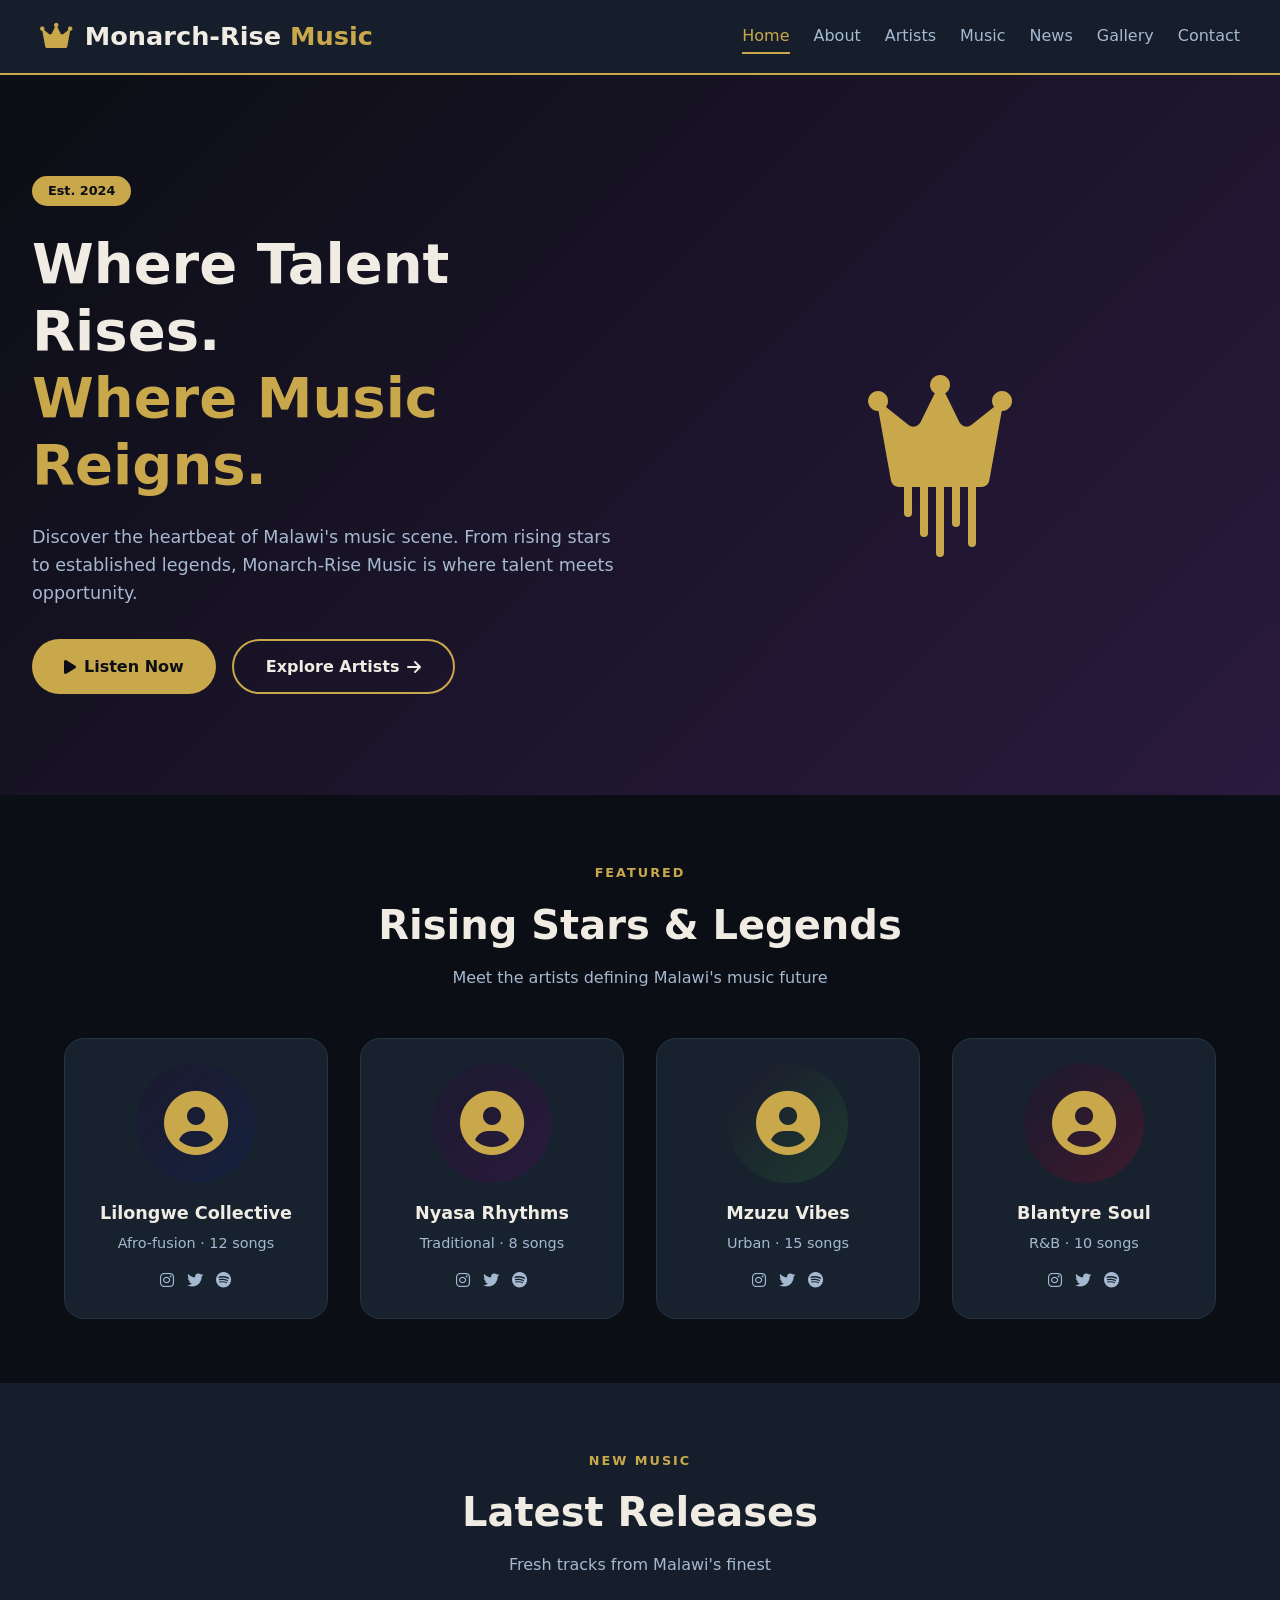
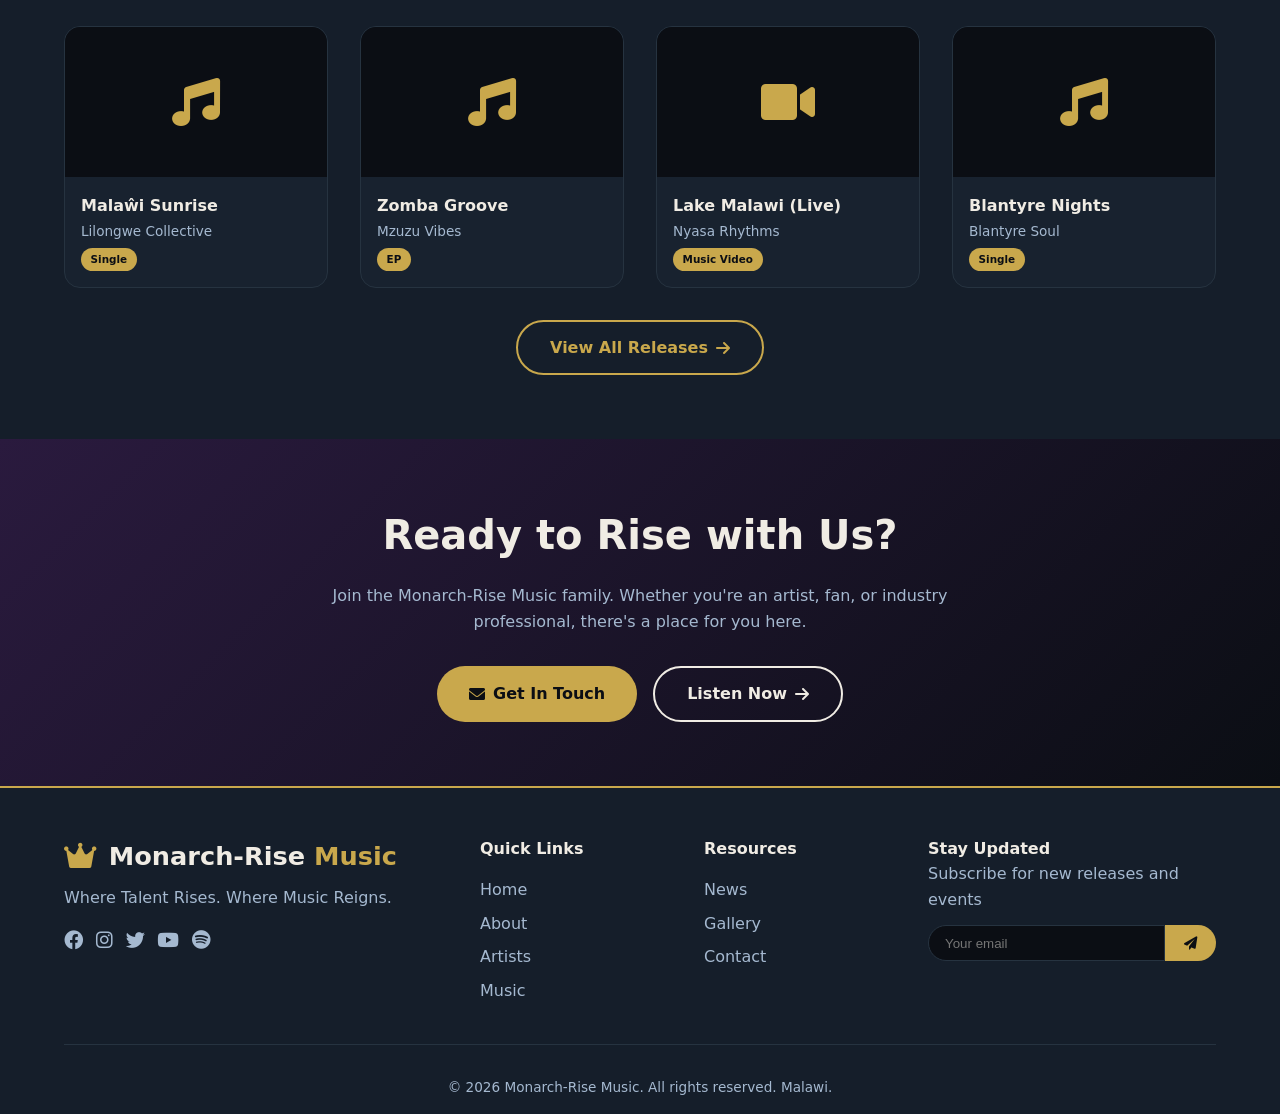
==== index.html @ 3d3236c1 "Initial commit: Complete Monarch-Rise Music website" ====
<!DOCTYPE html>
<html lang="en">
<head>
    <meta charset="UTF-8" />
    <meta name="viewport" content="width=device-width, initial-scale=1.0" />
    <title>Monarch-Rise Music · Home</title>
    <link rel="stylesheet" href="https://cdnjs.cloudflare.com/ajax/libs/font-awesome/6.0.0-beta3/css/all.min.css" />
    <link rel="stylesheet" href="css/style.css" />
</head>
<body>
    <!-- Navigation -->
    <nav class="navbar">
        <div class="nav-container">
            <div class="logo">
                <i class="fas fa-crown"></i>
                <h1>Monarch-Rise <span>Music</span></h1>
            </div>
            <ul class="nav-links">
                <li><a href="index.html" class="active">Home</a></li>
                <li><a href="about.html">About</a></li>
                <li><a href="artists.html">Artists</a></li>
                <li><a href="music.html">Music</a></li>
                <li><a href="news.html">News</a></li>
                <li><a href="gallery.html">Gallery</a></li>
                <li><a href="contact.html">Contact</a></li>
            </ul>
            <div class="hamburger">
                <i class="fas fa-bars"></i>
            </div>
        </div>
    </nav>

    <!-- Hero Section -->
    <section class="hero">
        <div class="hero-content">
            <div class="hero-badge">Est. 2024</div>
            <h1>Where Talent Rises.<br /><span>Where Music Reigns.</span></h1>
            <p>Discover the heartbeat of Malawi's music scene. From rising stars to established legends, Monarch-Rise Music is where talent meets opportunity.</p>
            <div class="hero-buttons">
                <a href="music.html" class="btn-primary"><i class="fas fa-play"></i> Listen Now</a>
                <a href="artists.html" class="btn-secondary">Explore Artists <i class="fas fa-arrow-right"></i></a>
            </div>
        </div>
        <div class="hero-visual">
            <div class="hero-crown">
                <i class="fas fa-crown"></i>
            </div>
            <div class="sound-waves">
                <span></span><span></span><span></span><span></span><span></span>
            </div>
        </div>
    </section>

    <!-- Featured Artists -->
    <section class="featured-artists">
        <div class="container">
            <div class="section-header">
                <span class="section-tag">Featured</span>
                <h2>Rising Stars & Legends</h2>
                <p>Meet the artists defining Malawi's music future</p>
            </div>
            <div class="artist-grid">
                <div class="artist-card">
                    <div class="artist-image" style="background: linear-gradient(135deg, #1a1a2e, #16213e);">
                        <i class="fas fa-user-circle"></i>
                    </div>
                    <div class="artist-info">
                        <h3>Lilongwe Collective</h3>
                        <p>Afro-fusion · 12 songs</p>
                        <div class="artist-social">
                            <a href="#"><i class="fab fa-instagram"></i></a>
                            <a href="#"><i class="fab fa-twitter"></i></a>
                            <a href="#"><i class="fab fa-spotify"></i></a>
                        </div>
                    </div>
                </div>
                <div class="artist-card">
                    <div class="artist-image" style="background: linear-gradient(135deg, #1a1a2e, #2a1a3e);">
                        <i class="fas fa-user-circle"></i>
                    </div>
                    <div class="artist-info">
                        <h3>Nyasa Rhythms</h3>
                        <p>Traditional · 8 songs</p>
                        <div class="artist-social">
                            <a href="#"><i class="fab fa-instagram"></i></a>
                            <a href="#"><i class="fab fa-twitter"></i></a>
                            <a href="#"><i class="fab fa-spotify"></i></a>
                        </div>
                    </div>
                </div>
                <div class="artist-card">
                    <div class="artist-image" style="background: linear-gradient(135deg, #1a1a2e, #1e3a2e);">
                        <i class="fas fa-user-circle"></i>
                    </div>
                    <div class="artist-info">
                        <h3>Mzuzu Vibes</h3>
                        <p>Urban · 15 songs</p>
                        <div class="artist-social">
                            <a href="#"><i class="fab fa-instagram"></i></a>
                            <a href="#"><i class="fab fa-twitter"></i></a>
                            <a href="#"><i class="fab fa-spotify"></i></a>
                        </div>
                    </div>
                </div>
                <div class="artist-card">
                    <div class="artist-image" style="background: linear-gradient(135deg, #1a1a2e, #3e1a2e);">
                        <i class="fas fa-user-circle"></i>
                    </div>
                    <div class="artist-info">
                        <h3>Blantyre Soul</h3>
                        <p>R&B · 10 songs</p>
                        <div class="artist-social">
                            <a href="#"><i class="fab fa-instagram"></i></a>
                            <a href="#"><i class="fab fa-twitter"></i></a>
                            <a href="#"><i class="fab fa-spotify"></i></a>
                        </div>
                    </div>
                </div>
            </div>
        </div>
    </section>

    <!-- Latest Releases -->
    <section class="latest-releases">
        <div class="container">
            <div class="section-header">
                <span class="section-tag">New Music</span>
                <h2>Latest Releases</h2>
                <p>Fresh tracks from Malawi's finest</p>
            </div>
            <div class="release-grid">
                <div class="release-card">
                    <div class="release-thumb">
                        <i class="fas fa-music"></i>
                        <div class="release-play"><i class="fas fa-play"></i></div>
                    </div>
                    <div class="release-info">
                        <h4>Malaŵi Sunrise</h4>
                        <p>Lilongwe Collective</p>
                        <span class="release-type">Single</span>
                    </div>
                </div>
                <div class="release-card">
                    <div class="release-thumb">
                        <i class="fas fa-music"></i>
                        <div class="release-play"><i class="fas fa-play"></i></div>
                    </div>
                    <div class="release-info">
                        <h4>Zomba Groove</h4>
                        <p>Mzuzu Vibes</p>
                        <span class="release-type">EP</span>
                    </div>
                </div>
                <div class="release-card">
                    <div class="release-thumb">
                        <i class="fas fa-video"></i>
                        <div class="release-play"><i class="fas fa-play"></i></div>
                    </div>
                    <div class="release-info">
                        <h4>Lake Malawi (Live)</h4>
                        <p>Nyasa Rhythms</p>
                        <span class="release-type">Music Video</span>
                    </div>
                </div>
                <div class="release-card">
                    <div class="release-thumb">
                        <i class="fas fa-music"></i>
                        <div class="release-play"><i class="fas fa-play"></i></div>
                    </div>
                    <div class="release-info">
                        <h4>Blantyre Nights</h4>
                        <p>Blantyre Soul</p>
                        <span class="release-type">Single</span>
                    </div>
                </div>
            </div>
            <div class="center-btn">
                <a href="music.html" class="btn-outline">View All Releases <i class="fas fa-arrow-right"></i></a>
            </div>
        </div>
    </section>

    <!-- Call to Action -->
    <section class="cta-section">
        <div class="container">
            <div class="cta-content">
                <h2>Ready to Rise with Us?</h2>
                <p>Join the Monarch-Rise Music family. Whether you're an artist, fan, or industry professional, there's a place for you here.</p>
                <div class="cta-buttons">
                    <a href="contact.html" class="btn-primary"><i class="fas fa-envelope"></i> Get In Touch</a>
                    <a href="music.html" class="btn-outline-white">Listen Now <i class="fas fa-arrow-right"></i></a>
                </div>
            </div>
        </div>
    </section>

    <!-- Footer -->
    <footer class="footer">
        <div class="container">
            <div class="footer-grid">
                <div class="footer-brand">
                    <div class="logo">
                        <i class="fas fa-crown"></i>
                        <h2>Monarch-Rise <span>Music</span></h2>
                    </div>
                    <p>Where Talent Rises. Where Music Reigns.</p>
                    <div class="footer-social">
                        <a href="#"><i class="fab fa-facebook"></i></a>
                        <a href="#"><i class="fab fa-instagram"></i></a>
                        <a href="#"><i class="fab fa-twitter"></i></a>
                        <a href="#"><i class="fab fa-youtube"></i></a>
                        <a href="#"><i class="fab fa-spotify"></i></a>
                    </div>
                </div>
                <div class="footer-links">
                    <h4>Quick Links</h4>
                    <ul>
                        <li><a href="index.html">Home</a></li>
                        <li><a href="about.html">About</a></li>
                        <li><a href="artists.html">Artists</a></li>
                        <li><a href="music.html">Music</a></li>
                    </ul>
                </div>
                <div class="footer-links">
                    <h4>Resources</h4>
                    <ul>
                        <li><a href="news.html">News</a></li>
                        <li><a href="gallery.html">Gallery</a></li>
                        <li><a href="contact.html">Contact</a></li>
                    </ul>
                </div>
                <div class="footer-newsletter">
                    <h4>Stay Updated</h4>
                    <p>Subscribe for new releases and events</p>
                    <form id="newsletterForm">
                        <input type="email" placeholder="Your email" required />
                        <button type="submit"><i class="fas fa-paper-plane"></i></button>
                    </form>
                </div>
            </div>
            <div class="footer-bottom">
                <p>&copy; 2026 Monarch-Rise Music. All rights reserved. Malawi.</p>
            </div>
        </div>
    </footer>

    <script src="js/script.js"></script>
</body>
</html>
---- css/style.css ----
/* ===== style.css – Monarch-Rise Music ===== */
* {
    margin: 0;
    padding: 0;
    box-sizing: border-box;
}

:root {
    --black: #0b0e14;
    --gold: #c9a84c;
    --gold-light: #dbb95c;
    --white: #f0ece4;
    --purple: #2a1a3e;
    --dark-bg: #151e2a;
    --card-bg: #18222f;
    --text-muted: #a5b9d0;
}

body {
    font-family: 'Segoe UI', Roboto, system-ui, sans-serif;
    background: var(--black);
    color: var(--white);
    line-height: 1.6;
}

.container {
    max-width: 1200px;
    margin: 0 auto;
    padding: 0 1.5rem;
}

/* ===== Navigation ===== */
.navbar {
    background: var(--dark-bg);
    padding: 1rem 2rem;
    border-bottom: 2px solid var(--gold);
    position: sticky;
    top: 0;
    z-index: 1000;
}

.nav-container {
    max-width: 1200px;
    margin: 0 auto;
    display: flex;
    justify-content: space-between;
    align-items: center;
}

.logo {
    display: flex;
    align-items: center;
    gap: 0.8rem;
}

.logo i {
    color: var(--gold);
    font-size: 1.8rem;
}

.logo h1,
.logo h2 {
    font-size: 1.6rem;
    font-weight: 700;
    color: var(--white);
}

.logo span {
    color: var(--gold);
}

.nav-links {
    display: flex;
    list-style: none;
    gap: 1.5rem;
}

.nav-links li a {
    color: var(--text-muted);
    text-decoration: none;
    font-weight: 500;
    transition: 0.3s;
    padding: 0.4rem 0;
    border-bottom: 2px solid transparent;
}

.nav-links li a:hover,
.nav-links li a.active {
    color: var(--gold);
    border-bottom-color: var(--gold);
}

.hamburger {
    display: none;
    color: var(--white);
    font-size: 1.5rem;
    cursor: pointer;
}

/* ===== Hero ===== */
.hero {
    padding: 4rem 2rem;
    background: linear-gradient(135deg, var(--black), var(--purple));
    min-height: 80vh;
    display: flex;
    align-items: center;
    justify-content: center;
    position: relative;
    overflow: hidden;
}

.hero-content {
    max-width: 600px;
    z-index: 2;
}

.hero-badge {
    background: var(--gold);
    color: var(--black);
    padding: 0.3rem 1rem;
    border-radius: 30px;
    font-size: 0.8rem;
    font-weight: 600;
    display: inline-block;
    margin-bottom: 1.5rem;
}

.hero-content h1 {
    font-size: 3.5rem;
    line-height: 1.2;
    margin-bottom: 1.5rem;
}

.hero-content h1 span {
    color: var(--gold);
}

.hero-content p {
    font-size: 1.1rem;
    color: var(--text-muted);
    margin-bottom: 2rem;
}

.hero-buttons {
    display: flex;
    gap: 1rem;
    flex-wrap: wrap;
}

.btn-primary {
    background: var(--gold);
    color: var(--black);
    padding: 0.8rem 2rem;
    border-radius: 50px;
    text-decoration: none;
    font-weight: 600;
    display: inline-flex;
    align-items: center;
    gap: 0.5rem;
    transition: 0.3s;
    border: none;
    cursor: pointer;
}

.btn-primary:hover {
    background: var(--gold-light);
    transform: scale(1.02);
}

.btn-secondary {
    background: transparent;
    color: var(--white);
    padding: 0.8rem 2rem;
    border-radius: 50px;
    text-decoration: none;
    font-weight: 600;
    display: inline-flex;
    align-items: center;
    gap: 0.5rem;
    border: 2px solid var(--gold);
    transition: 0.3s;
}

.btn-secondary:hover {
    background: var(--gold);
    color: var(--black);
}

.btn-outline {
    background: transparent;
    color: var(--gold);
    padding: 0.8rem 2rem;
    border-radius: 50px;
    text-decoration: none;
    font-weight: 600;
    display: inline-flex;
    align-items: center;
    gap: 0.5rem;
    border: 2px solid var(--gold);
    transition: 0.3s;
}

.btn-outline:hover {
    background: var(--gold);
    color: var(--black);
}

.btn-outline-white {
    background: transparent;
    color: var(--white);
    padding: 0.8rem 2rem;
    border-radius: 50px;
    text-decoration: none;
    font-weight: 600;
    display: inline-flex;
    align-items: center;
    gap: 0.5rem;
    border: 2px solid var(--white);
    transition: 0.3s;
}

.btn-outline-white:hover {
    background: var(--white);
    color: var(--black);
}

.hero-visual {
    flex: 1;
    display: flex;
    justify-content: center;
    align-items: center;
    position: relative;
}

.hero-crown {
    font-size: 8rem;
    color: var(--gold);
    animation: float 3s ease-in-out infinite;
}

.sound-waves {
    position: absolute;
    display: flex;
    gap: 0.5rem;
    bottom: -20px;
}

.sound-waves span {
    display: block;
    width: 8px;
    height: 40px;
    background: var(--gold);
    border-radius: 10px;
    animation: wave 1.2s ease-in-out infinite;
}

.sound-waves span:nth-child(2) {
    height: 60px;
    animation-delay: 0.2s;
}
.sound-waves span:nth-child(3) {
    height: 80px;
    animation-delay: 0.4s;
}
.sound-waves span:nth-child(4) {
    height: 50px;
    animation-delay: 0.6s;
}
.sound-waves span:nth-child(5) {
    height: 70px;
    animation-delay: 0.8s;
}

@keyframes float {
    0%,
    100% {
        transform: translateY(0);
    }
    50% {
        transform: translateY(-20px);
    }
}

@keyframes wave {
    0%,
    100% {
        transform: scaleY(0.5);
    }
    50% {
        transform: scaleY(1);
    }
}

/* ===== Section Headers ===== */
.section-header {
    text-align: center;
    margin-bottom: 3rem;
}

.section-tag {
    color: var(--gold);
    font-weight: 600;
    text-transform: uppercase;
    letter-spacing: 2px;
    font-size: 0.8rem;
}

.section-header h2 {
    font-size: 2.5rem;
    margin: 0.5rem 0;
}

.section-header p {
    color: var(--text-muted);
}

/* ===== Featured Artists ===== */
.featured-artists {
    padding: 4rem 0;
}

.artist-grid {
    display: grid;
    grid-template-columns: repeat(auto-fit, minmax(220px, 1fr));
    gap: 2rem;
}

.artist-card {
    background: var(--card-bg);
    border-radius: 20px;
    padding: 1.5rem;
    text-align: center;
    border: 1px solid #263340;
    transition: 0.3s;
}

.artist-card:hover {
    transform: translateY(-6px);
    border-color: var(--gold);
}

.artist-image {
    width: 120px;
    height: 120px;
    border-radius: 50%;
    margin: 0 auto 1rem;
    display: flex;
    align-items: center;
    justify-content: center;
    font-size: 4rem;
    color: var(--gold);
}

.artist-info h3 {
    font-size: 1.1rem;
    margin-bottom: 0.3rem;
}

.artist-info p {
    color: var(--text-muted);
    font-size: 0.9rem;
}

.artist-social {
    display: flex;
    justify-content: center;
    gap: 0.8rem;
    margin-top: 0.8rem;
}

.artist-social a {
    color: var(--text-muted);
    transition: 0.3s;
}

.artist-social a:hover {
    color: var(--gold);
}

/* ===== Latest Releases ===== */
.latest-releases {
    padding: 4rem 0;
    background: var(--dark-bg);
}

.release-grid {
    display: grid;
    grid-template-columns: repeat(auto-fit, minmax(220px, 1fr));
    gap: 2rem;
    margin-bottom: 2rem;
}

.release-card {
    background: var(--card-bg);
    border-radius: 16px;
    overflow: hidden;
    border: 1px solid #263340;
    transition: 0.3s;
}

.release-card:hover {
    transform: translateY(-4px);
    border-color: var(--gold);
}

.release-thumb {
    height: 150px;
    background: var(--black);
    display: flex;
    align-items: center;
    justify-content: center;
    font-size: 3rem;
    color: var(--gold);
    position: relative;
}

.release-play {
    position: absolute;
    width: 50px;
    height: 50px;
    background: var(--gold);
    border-radius: 50%;
    display: flex;
    align-items: center;
    justify-content: center;
    color: var(--black);
    opacity: 0;
    transition: 0.3s;
    cursor: pointer;
}

.release-card:hover .release-play {
    opacity: 1;
}

.release-info {
    padding: 1rem;
}

.release-info h4 {
    font-size: 1rem;
    margin-bottom: 0.2rem;
}

.release-info p {
    color: var(--text-muted);
    font-size: 0.85rem;
}

.release-type {
    display: inline-block;
    background: var(--gold);
    color: var(--black);
    font-size: 0.65rem;
    font-weight: 600;
    padding: 0.2rem 0.6rem;
    border-radius: 30px;
    margin-top: 0.3rem;
}

.center-btn {
    text-align: center;
}

/* ===== CTA Section ===== */
.cta-section {
    padding: 4rem 0;
    background: linear-gradient(135deg, var(--purple), var(--black));
}

.cta-content {
    text-align: center;
    max-width: 700px;
    margin: 0 auto;
}

.cta-content h2 {
    font-size: 2.5rem;
    margin-bottom: 1rem;
}

.cta-content p {
    color: var(--text-muted);
    margin-bottom: 2rem;
}

.cta-buttons {
    display: flex;
    gap: 1rem;
    justify-content: center;
    flex-wrap: wrap;
}

/* ===== Page Header ===== */
.page-header {
    padding: 3rem 0;
    background: linear-gradient(135deg, var(--dark-bg), var(--purple));
    text-align: center;
    border-bottom: 2px solid var(--gold);
}

.page-header h1 {
    font-size: 2.8rem;
}

.page-header p {
    color: var(--text-muted);
    margin-top: 0.5rem;
}

/* ===== About Page ===== */
.about-story {
    padding: 4rem 0;
}

.story-grid {
    display: grid;
    grid-template-columns: 1fr 1fr;
    gap: 3rem;
    align-items: center;
}

.story-content h2 {
    font-size: 2.2rem;
    margin: 0.5rem 0 1rem;
}

.story-content p {
    color: var(--text-muted);
    margin-bottom: 1rem;
}

.story-stats {
    display: flex;
    gap: 2rem;
    margin-top: 2rem;
}

.stat {
    text-align: center;
}

.stat-number {
    font-size: 2rem;
    font-weight: 700;
    color: var(--gold);
    display: block;
}

.stat-label {
    color: var(--text-muted);
    font-size: 0.9rem;
}

.story-image .image-placeholder {
    background: var(--card-bg);
    border-radius: 20px;
    height: 400px;
    display: flex;
    flex-direction: column;
    align-items: center;
    justify-content: center;
    font-size: 5rem;
    color: var(--gold);
    border: 2px solid var(--gold);
}

.image-placeholder span {
    font-size: 1rem;
    margin-top: 1rem;
    color: var(--white);
}

/* ===== Mission & Vision ===== */
.mission-vision {
    padding: 4rem 0;
    background: var(--dark-bg);
}

.mv-grid {
    display: grid;
    grid-template-columns: repeat(auto-fit, minmax(280px, 1fr));
    gap: 2rem;
}

.mv-card {
    background: var(--card-bg);
    padding: 2rem;
    border-radius: 20px;
    text-align: center;
    border: 1px solid #263340;
    transition: 0.3s;
}

.mv-card:hover {
    border-color: var(--gold);
    transform: translateY(-4px);
}

.mv-icon {
    font-size: 2.5rem;
    color: var(--gold);
    margin-bottom: 1rem;
}

.mv-card h3 {
    font-size: 1.3rem;
    margin-bottom: 0.8rem;
}

.mv-card p {
    color: var(--text-muted);
}

/* ===== Values ===== */
.values {
    padding: 4rem 0;
}

.values-grid {
    display: grid;
    grid-template-columns: repeat(auto-fit, minmax(200px, 1fr));
    gap: 2rem;
}

.value-item {
    text-align: center;
    padding: 1.5rem;
    background: var(--card-bg);
    border-radius: 16px;
    border: 1px solid #263340;
    transition: 0.3s;
}

.value-item:hover {
    border-color: var(--gold);
}

.value-item i {
    font-size: 2rem;
    color: var(--gold);
    margin-bottom: 0.8rem;
}

.value-item h4 {
    font-size: 1.1rem;
    margin-bottom: 0.5rem;
}

.value-item p {
    color: var(--text-muted);
    font-size: 0.9rem;
}

/* ===== Artists Page ===== */
.artists-grid-section {
    padding: 4rem 0;
}

.artists-grid-full {
    display: flex;
    flex-direction: column;
    gap: 3rem;
}

.artist-profile {
    display: grid;
    grid-template-columns: 200px 1fr;
    gap: 2rem;
    background: var(--card-bg);
    padding: 2rem;
    border-radius: 24px;
    border: 1px solid #263340;
    transition: 0.3s;
}

.artist-profile:hover {
    border-color: var(--gold);
}

.artist-profile-image {
    width: 200px;
    height: 200px;
    border-radius: 50%;
    display: flex;
    align-items: center;
    justify-content: center;
    font-size: 6rem;
    color: var(--gold);
}

.artist-profile-info h2 {
    font-size: 1.8rem;
    margin-bottom: 0.2rem;
}

.artist-genre {
    color: var(--gold);
    font-weight: 600;
    margin-bottom: 1rem;
}

.artist-bio {
    color: var(--text-muted);
    margin-bottom: 1.5rem;
}

.artist-profile-social {
    display: flex;
    gap: 1rem;
    margin-bottom: 1.5rem;
}

.artist-profile-social a {
    color: var(--text-muted);
    font-size: 1.2rem;
    transition: 0.3s;
}

.artist-profile-social a:hover {
    color: var(--gold);
}

.artist-songs {
    display: flex;
    gap: 0.8rem;
    flex-wrap: wrap;
}

.song-badge {
    background: var(--black);
    padding: 0.3rem 0.8rem;
    border-radius: 30px;
    font-size: 0.8rem;
    border: 1px solid #263340;
}

.song-badge i {
    color: var(--gold);
    margin-right: 0.3rem;
}

/* ===== Music Page ===== */
.music-filter {
    padding: 2rem 0 0;
}

.filter-bar {
    display: flex;
    gap: 1rem;
    justify-content: center;
    flex-wrap: wrap;
    background: var(--card-bg);
    padding: 0.8rem 1.5rem;
    border-radius: 60px;
    border: 1px solid #263340;
}

.filter-btn {
    background: transparent;
    border: none;
    color: var(--text-muted);
    padding: 0.4rem 1.2rem;
    border-radius: 30px;
    cursor: pointer;
    transition: 0.3s;
    font-weight: 500;
}

.filter-btn:hover,
.filter-btn.active {
    background: var(--gold);
    color: var(--black);
}

.music-grid-section {
    padding: 3rem 0;
}

.music-grid-full {
    display: grid;
    grid-template-columns: repeat(auto-fill, minmax(260px, 1fr));
    gap: 2rem;
}

.music-item {
    background: var(--card-bg);
    border-radius: 20px;
    padding: 1.5rem;
    border: 1px solid #263340;
    transition: 0.3s;
    display: flex;
    flex-direction: column;
}

.music-item:hover {
    border-color: var(--gold);
    transform: translateY(-4px);
}

.music-item .music-thumb {
    height: 160px;
    background: var(--black);
    border-radius: 12px;
    display: flex;
    align-items: center;
    justify-content: center;
    font-size: 3rem;
    color: var(--gold);
    margin-bottom: 1rem;
}

.music-item h4 {
    font-size: 1.1rem;
}

.music-item .artist-name {
    color: var(--text-muted);
    font-size: 0.9rem;
}

.music-item .music-actions {
    display: flex;
    gap: 0.8rem;
    margin-top: 1rem;
}

.music-item .music-actions .btn-small {
    padding: 0.4rem 1rem;
    border-radius: 30px;
    border: none;
    cursor: pointer;
    font-size: 0.8rem;
    font-weight: 600;
    transition: 0.3s;
}

.btn-play-small {
    background: var(--gold);
    color: var(--black);
}

.btn-play-small:hover {
    background: var(--gold-light);
}

.btn-download-small {
    background: var(--dark-bg);
    color: var(--white);
    border: 1px solid #263340;
}

.btn-download-small:hover {
    border-color: var(--gold);
}

/* ===== News Page ===== */
.news-grid-section {
    padding: 4rem 0;
}

.news-grid {
    display: grid;
    grid-template-columns: repeat(auto-fill, minmax(340px, 1fr));
    gap: 2rem;
}

.news-card {
    background: var(--card-bg);
    border-radius: 20px;
    overflow: hidden;
    border: 1px solid #263340;
    transition: 0.3s;
}

.news-card:hover {
    transform: translateY(-4px);
    border-color: var(--gold);
}

.news-image {
    height: 200px;
    display: flex;
    align-items: center;
    justify-content: center;
    font-size: 4rem;
    color: var(--gold);
}

.news-content {
    padding: 1.5rem;
}

.news-tag {
    display: inline-block;
    background: var(--gold);
    color: var(--black);
    font-size: 0.65rem;
    font-weight: 700;
    padding: 0.2rem 0.8rem;
    border-radius: 30px;
    text-transform: uppercase;
    margin-bottom: 0.8rem;
}

.news-content h3 {
    font-size: 1.2rem;
    margin-bottom: 0.5rem;
}

.news-date {
    color: var(--text-muted);
    font-size: 0.85rem;
    margin-bottom: 0.8rem;
}

.news-content p {
    color: var(--text-muted);
    margin-bottom: 1rem;
}

.read-more {
    color: var(--gold);
    text-decoration: none;
    font-weight: 600;
    display: inline-flex;
    align-items: center;
    gap: 0.3rem;
    transition: 0.3s;
}

.read-more:hover {
    gap: 0.8rem;
}

/* ===== Gallery Page ===== */
.gallery-filter {
    padding: 2rem 0 0;
}

.gallery-grid-section {
    padding: 3rem 0;
}

.gallery-grid {
    display: grid;
    grid-template-columns: repeat(auto-fill, minmax(250px, 1fr));
    gap: 1.5rem;
}

.gallery-item {
    position: relative;
    border-radius: 16px;
    overflow: hidden;
    cursor: pointer;
    aspect-ratio: 1;
}

.gallery-thumb {
    width: 100%;
    height: 100%;
    display: flex;
    align-items: center;
    justify-content: center;
    font-size: 4rem;
    color: var(--gold);
}

.gallery-overlay {
    position: absolute;
    bottom: 0;
    left: 0;
    right: 0;
    padding: 1rem;
    background: linear-gradient(transparent, rgba(0, 0, 0, 0.8));
    opacity: 0;
    transition: 0.3s;
}

.gallery-item:hover .gallery-overlay {
    opacity: 1;
}

.gallery-overlay span {
    color: var(--white);
    font-weight: 600;
}

/* ===== Contact Page ===== */
.contact-section {
    padding: 4rem 0;
}

.contact-grid {
    display: grid;
    grid-template-columns: 1fr 1fr;
    gap: 3rem;
}

.contact-info h2 {
    font-size: 2rem;
    margin-bottom: 1rem;
}

.contact-info>p {
    color: var(--text-muted);
    margin-bottom: 2rem;
}

.contact-details {
    display: flex;
    flex-direction: column;
    gap: 1.5rem;
    margin-bottom: 2rem;
}

.contact-item {
    display: flex;
    gap: 1rem;
    align-items: flex-start;
}

.contact-item i {
    font-size: 1.5rem;
    color: var(--gold);
    width: 40px;
}

.contact-item h4 {
    font-size: 1rem;
}

.contact-item p {
    color: var(--text-muted);
}

.contact-social h4 {
    margin-bottom: 1rem;
}

.social-links {
    display: flex;
    gap: 1rem;
}

.social-links a {
    color: var(--text-muted);
    font-size: 1.5rem;
    transition: 0.3s;
}

.social-links a:hover {
    color: var(--gold);
}

.contact-form {
    background: var(--card-bg);
    padding: 2rem;
    border-radius: 24px;
    border: 1px solid #263340;
}

.contact-form h3 {
    font-size: 1.5rem;
    margin-bottom: 1.5rem;
}

.form-group {
    margin-bottom: 1.5rem;
}

.form-group label {
    display: block;
    margin-bottom: 0.3rem;
    font-weight: 500;
}

.form-group input,
.form-group select,
.form-group textarea {
    width: 100%;
    padding: 0.8rem 1rem;
    border-radius: 12px;
    border: 1px solid #263340;
    background: var(--black);
    color: var(--white);
    font-size: 1rem;
    transition: 0.3s;
}

.form-group input:focus,
.form-group select:focus,
.form-group textarea:focus {
    outline: none;
    border-color: var(--gold);
}

.form-group textarea {
    resize: vertical;
}

/* ===== Footer ===== */
.footer {
    background: var(--dark-bg);
    padding: 3rem 0 1rem;
    border-top: 2px solid var(--gold);
    margin-top: auto;
}

.footer-grid {
    display: grid;
    grid-template-columns: 2fr 1fr 1fr 1.5fr;
    gap: 2rem;
    margin-bottom: 2rem;
}

.footer-brand .logo {
    margin-bottom: 0.5rem;
}

.footer-brand p {
    color: var(--text-muted);
    margin-bottom: 1rem;
}

.footer-social {
    display: flex;
    gap: 0.8rem;
}

.footer-social a {
    color: var(--text-muted);
    font-size: 1.2rem;
    transition: 0.3s;
}

.footer-social a:hover {
    color: var(--gold);
}

.footer-links h4 {
    margin-bottom: 1rem;
}

.footer-links ul {
    list-style: none;
}

.footer-links ul li {
    margin-bottom: 0.5rem;
}

.footer-links ul li a {
    color: var(--text-muted);
    text-decoration: none;
    transition: 0.3s;
}

.footer-links ul li a:hover {
    color: var(--gold);
}

.footer-newsletter p {
    color: var(--text-muted);
    margin-bottom: 0.8rem;
}

.footer-newsletter form {
    display: flex;
}

.footer-newsletter input {
    flex: 1;
    padding: 0.6rem 1rem;
    border-radius: 30px 0 0 30px;
    border: 1px solid #263340;
    background: var(--black);
    color: var(--white);
}

.footer-newsletter button {
    padding: 0.6rem 1.2rem;
    border-radius: 0 30px 30px 0;
    border: none;
    background: var(--gold);
    color: var(--black);
    cursor: pointer;
    transition: 0.3s;
}

.footer-newsletter button:hover {
    background: var(--gold-light);
}

.footer-bottom {
    text-align: center;
    padding-top: 2rem;
    border-top: 1px solid #263340;
    color: var(--text-muted);
    font-size: 0.85rem;
}

/* ===== Responsive ===== */
@media (max-width: 992px) {
    .story-grid,
    .contact-grid {
        grid-template-columns: 1fr;
    }
    .artist-profile {
        grid-template-columns: 1fr;
        text-align: center;
    }
    .artist-profile-image {
        margin: 0 auto;
    }
    .artist-songs {
        justify-content: center;
    }
    .artist-profile-social {
        justify-content: center;
    }
}

@media (max-width: 768px) {
    .nav-links {
        display: none;
        flex-direction: column;
        width: 100%;
        padding: 1rem 0;
    }
    .nav-links.active {
        display: flex;
    }
    .hamburger {
        display: block;
    }
    .nav-container {
        flex-wrap: wrap;
    }
    .hero-content h1 {
        font-size: 2.2rem;
    }
    .hero {
        min-height: 60vh;
        flex-direction: column;
        text-align: center;
    }
    .hero-buttons {
        justify-content: center;
    }
    .hero-crown {
        font-size: 4rem;
    }
    .section-header h2 {
        font-size: 1.8rem;
    }
    .footer-grid {
        grid-template-columns: 1fr;
        text-align: center;
    }
    .footer-social {
        justify-content: center;
    }
    .footer-newsletter form {
        max-width: 300px;
        margin: 0 auto;
    }
    .cta-content h2 {
        font-size: 1.8rem;
    }
    .page-header h1 {
        font-size: 2rem;
    }
    .news-grid {
        grid-template-columns: 1fr;
    }
    .gallery-grid {
        grid-template-columns: repeat(auto-fill, minmax(180px, 1fr));
    }
    .mv-grid {
        grid-template-columns: 1fr;
    }
    .values-grid {
        grid-template-columns: 1fr 1fr;
    }
    .music-grid-full {
        grid-template-columns: 1fr 1fr;
    }
    .artist-grid {
        grid-template-columns: 1fr 1fr;
    }
    .release-grid {
        grid-template-columns: 1fr 1fr;
    }
    .filter-bar {
        border-radius: 30px;
        padding: 0.5rem;
        gap: 0.3rem;
    }
    .filter-btn {
        font-size: 0.75rem;
        padding: 0.3rem 0.8rem;
    }
}

@media (max-width: 480px) {
    .hero-content h1 {
        font-size: 1.8rem;
    }
    .music-grid-full {
        grid-template-columns: 1fr;
    }
    .artist-grid {
        grid-template-columns: 1fr;
    }
    .release-grid {
        grid-template-columns: 1fr;
    }
    .values-grid {
        grid-template-columns: 1fr;
    }
    .cta-buttons {
        flex-direction: column;
        align-items: center;
    }
}
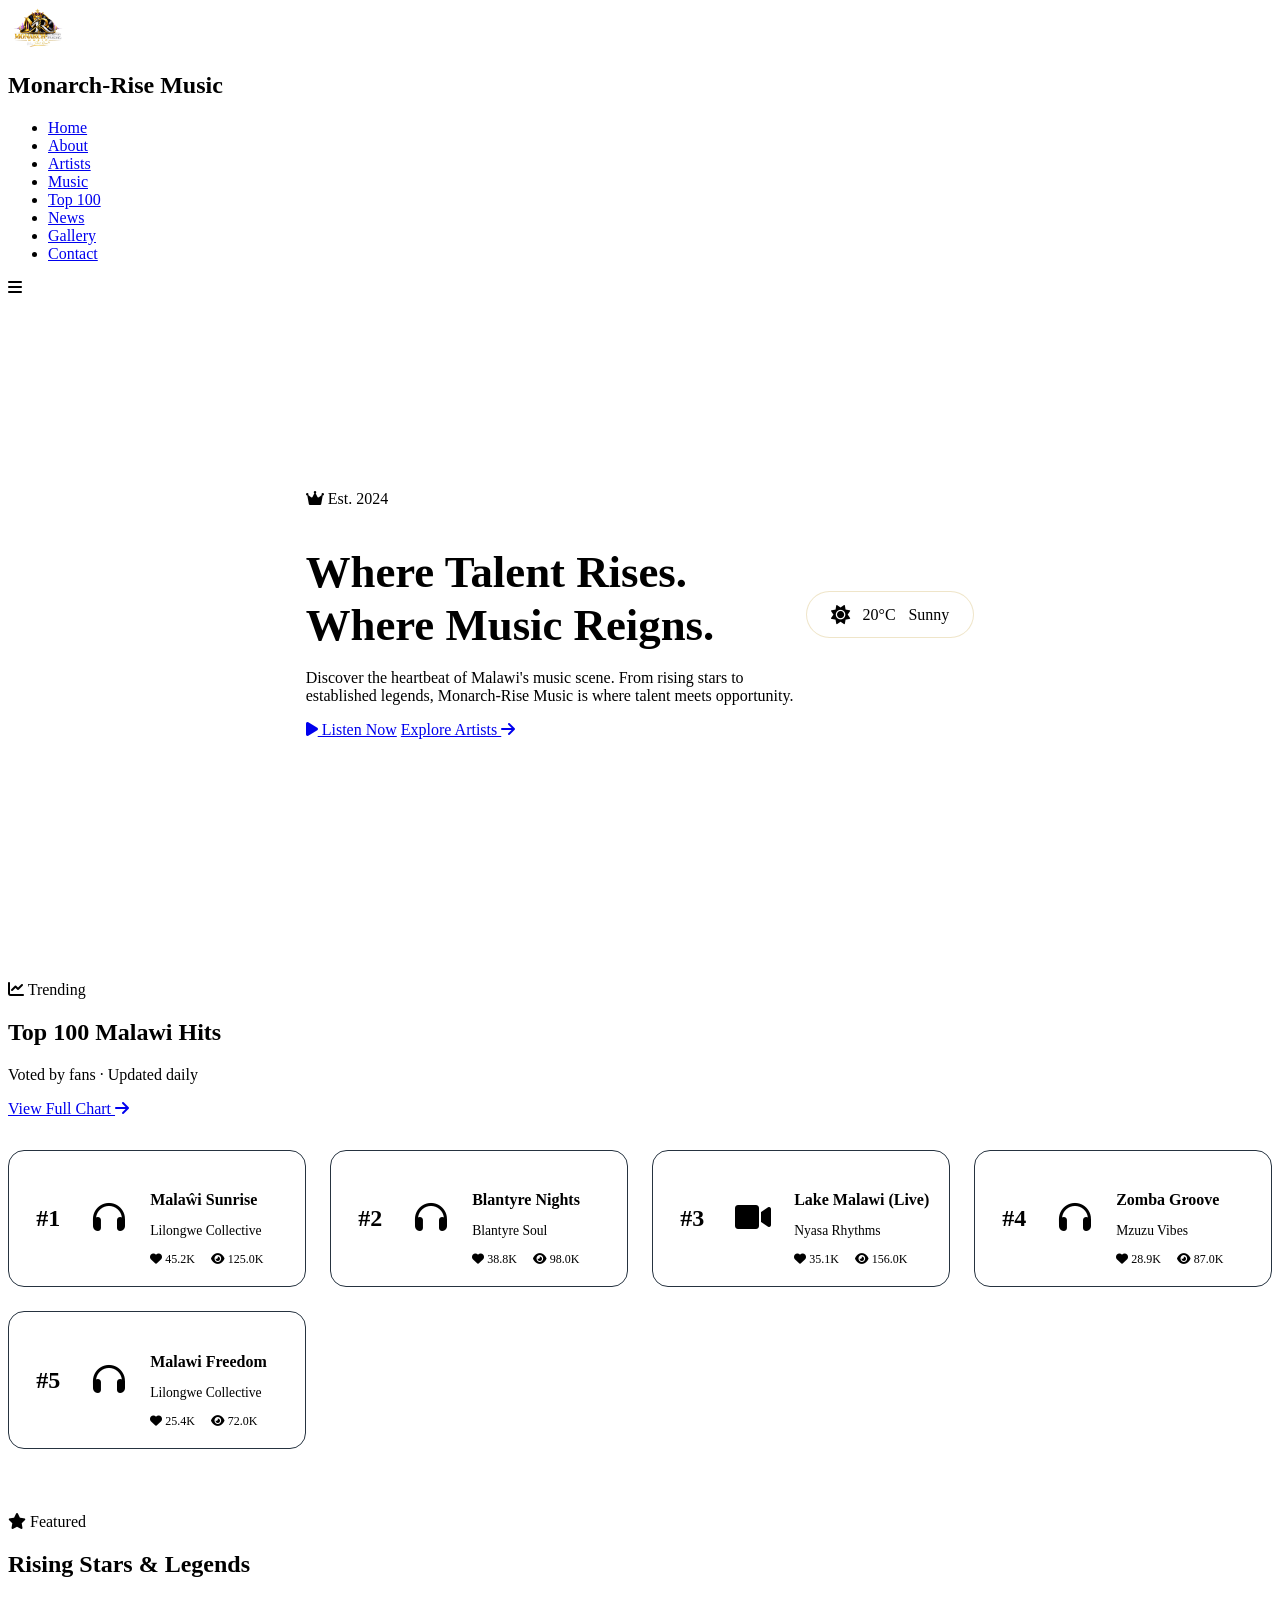
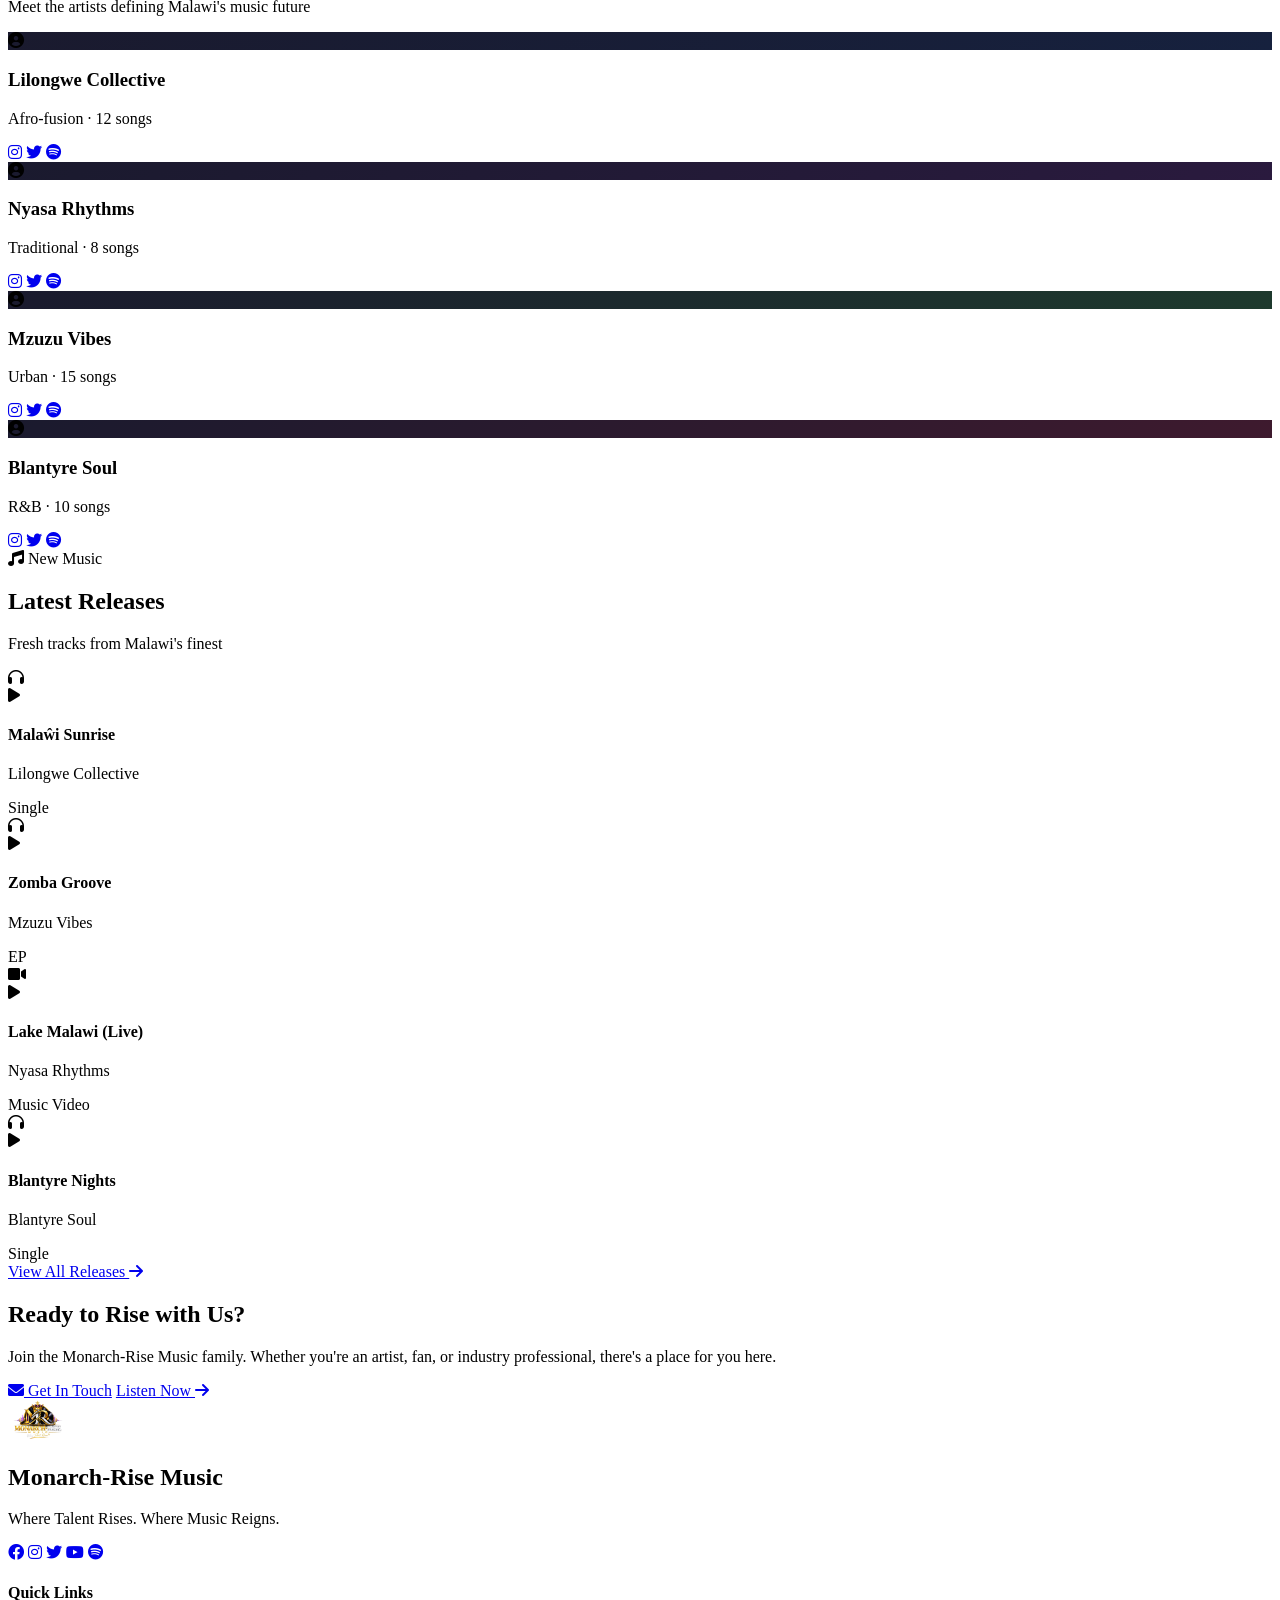
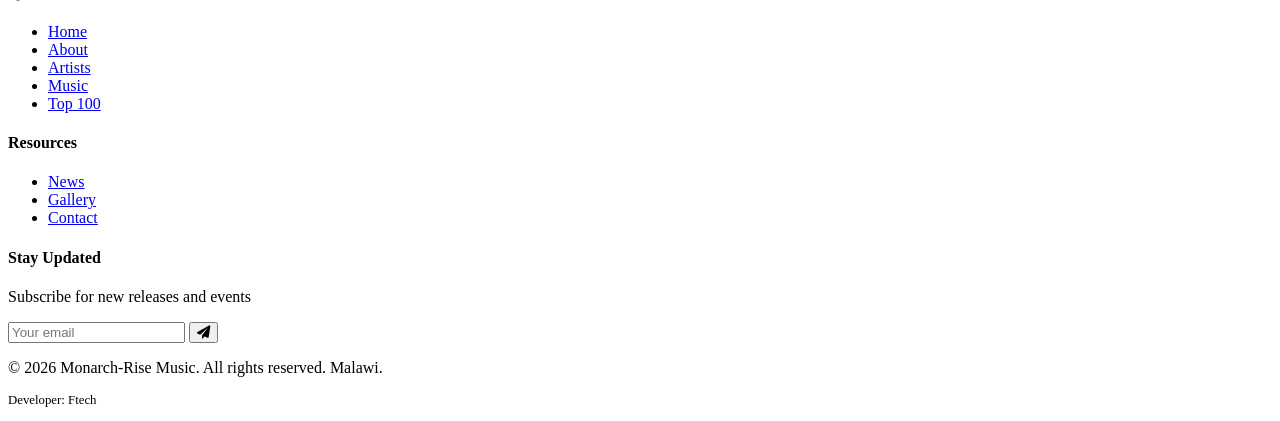
==== commit 8d6cd531: "Initial commit: Complete Monarch-Rise Music with Top 100" ====
--- a/index.html
+++ b/index.html
@@ -6,13 +6,15 @@
     <title>Monarch-Rise Music · Home</title>
     <link rel="stylesheet" href="https://cdnjs.cloudflare.com/ajax/libs/font-awesome/6.0.0-beta3/css/all.min.css" />
     <link rel="stylesheet" href="css/style.css" />
+    <!-- Favicon -->
+    <link rel="icon" type="image/png" href="assets/logo.png" />
 </head>
 <body>
     <!-- Navigation -->
     <nav class="navbar">
         <div class="nav-container">
             <div class="logo">
-                <i class="fas fa-crown"></i>
+                <img src="assets/logo.png" alt="Monarch-Rise Music" class="logo-img" />
                 <h1>Monarch-Rise <span>Music</span></h1>
             </div>
             <ul class="nav-links">
@@ -20,6 +22,7 @@
                 <li><a href="about.html">About</a></li>
                 <li><a href="artists.html">Artists</a></li>
                 <li><a href="music.html">Music</a></li>
+                <li><a href="top100.html">Top 100</a></li>
                 <li><a href="news.html">News</a></li>
                 <li><a href="gallery.html">Gallery</a></li>
                 <li><a href="contact.html">Contact</a></li>
@@ -30,10 +33,10 @@
         </div>
     </nav>
 
-    <!-- Hero Section -->
+    <!-- Hero Section - Reduced Size -->
     <section class="hero">
         <div class="hero-content">
-            <div class="hero-badge">Est. 2024</div>
+            <div class="hero-badge"><i class="fas fa-crown"></i> Est. 2024</div>
             <h1>Where Talent Rises.<br /><span>Where Music Reigns.</span></h1>
             <p>Discover the heartbeat of Malawi's music scene. From rising stars to established legends, Monarch-Rise Music is where talent meets opportunity.</p>
             <div class="hero-buttons">
@@ -42,11 +45,25 @@
             </div>
         </div>
         <div class="hero-visual">
-            <div class="hero-crown">
-                <i class="fas fa-crown"></i>
-            </div>
-            <div class="sound-waves">
-                <span></span><span></span><span></span><span></span><span></span>
+            <div class="weather-widget">
+                <i class="fas fa-sun"></i>
+                <span>20°C</span>
+                <span>Sunny</span>
+            </div>
+        </div>
+    </section>
+
+    <!-- Top 100 Section - After Hero -->
+    <section class="top100-preview">
+        <div class="container">
+            <div class="section-header">
+                <span class="section-tag"><i class="fas fa-chart-line"></i> Trending</span>
+                <h2>Top 100 Malawi Hits</h2>
+                <p>Voted by fans · Updated daily</p>
+                <a href="top100.html" class="btn-outline" style="margin-top:1rem;">View Full Chart <i class="fas fa-arrow-right"></i></a>
+            </div>
+            <div class="top100-preview-grid" id="top100Preview">
+                <!-- Will be populated by JavaScript -->
             </div>
         </div>
     </section>
@@ -55,7 +72,7 @@
     <section class="featured-artists">
         <div class="container">
             <div class="section-header">
-                <span class="section-tag">Featured</span>
+                <span class="section-tag"><i class="fas fa-star"></i> Featured</span>
                 <h2>Rising Stars & Legends</h2>
                 <p>Meet the artists defining Malawi's music future</p>
             </div>
@@ -124,14 +141,14 @@
     <section class="latest-releases">
         <div class="container">
             <div class="section-header">
-                <span class="section-tag">New Music</span>
+                <span class="section-tag"><i class="fas fa-music"></i> New Music</span>
                 <h2>Latest Releases</h2>
                 <p>Fresh tracks from Malawi's finest</p>
             </div>
             <div class="release-grid">
                 <div class="release-card">
                     <div class="release-thumb">
-                        <i class="fas fa-music"></i>
+                        <i class="fas fa-headphones"></i>
                         <div class="release-play"><i class="fas fa-play"></i></div>
                     </div>
                     <div class="release-info">
@@ -142,7 +159,7 @@
                 </div>
                 <div class="release-card">
                     <div class="release-thumb">
-                        <i class="fas fa-music"></i>
+                        <i class="fas fa-headphones"></i>
                         <div class="release-play"><i class="fas fa-play"></i></div>
                     </div>
                     <div class="release-info">
@@ -164,7 +181,7 @@
                 </div>
                 <div class="release-card">
                     <div class="release-thumb">
-                        <i class="fas fa-music"></i>
+                        <i class="fas fa-headphones"></i>
                         <div class="release-play"><i class="fas fa-play"></i></div>
                     </div>
                     <div class="release-info">
@@ -200,7 +217,7 @@
             <div class="footer-grid">
                 <div class="footer-brand">
                     <div class="logo">
-                        <i class="fas fa-crown"></i>
+                        <img src="assets/logo.png" alt="Monarch-Rise Music" class="logo-img" />
                         <h2>Monarch-Rise <span>Music</span></h2>
                     </div>
                     <p>Where Talent Rises. Where Music Reigns.</p>
@@ -219,6 +236,7 @@
                         <li><a href="about.html">About</a></li>
                         <li><a href="artists.html">Artists</a></li>
                         <li><a href="music.html">Music</a></li>
+                        <li><a href="top100.html">Top 100</a></li>
                     </ul>
                 </div>
                 <div class="footer-links">
@@ -240,6 +258,7 @@
             </div>
             <div class="footer-bottom">
                 <p>&copy; 2026 Monarch-Rise Music. All rights reserved. Malawi.</p>
+                <p style="color: var(--gold); font-size: 0.8rem; margin-top: 0.3rem;">Developer: Ftech</p>
             </div>
         </div>
     </footer>
--- a/css/style.css
+++ b/css/style.css
@@ -1,107 +1,17 @@
-/* ===== style.css – Monarch-Rise Music ===== */
-* {
-    margin: 0;
-    padding: 0;
-    box-sizing: border-box;
-}
-
-:root {
-    --black: #0b0e14;
-    --gold: #c9a84c;
-    --gold-light: #dbb95c;
-    --white: #f0ece4;
-    --purple: #2a1a3e;
-    --dark-bg: #151e2a;
-    --card-bg: #18222f;
-    --text-muted: #a5b9d0;
-}
-
-body {
-    font-family: 'Segoe UI', Roboto, system-ui, sans-serif;
-    background: var(--black);
-    color: var(--white);
-    line-height: 1.6;
-}
-
-.container {
-    max-width: 1200px;
-    margin: 0 auto;
-    padding: 0 1.5rem;
-}
-
-/* ===== Navigation ===== */
-.navbar {
-    background: var(--dark-bg);
-    padding: 1rem 2rem;
-    border-bottom: 2px solid var(--gold);
-    position: sticky;
-    top: 0;
-    z-index: 1000;
-}
-
-.nav-container {
-    max-width: 1200px;
-    margin: 0 auto;
-    display: flex;
-    justify-content: space-between;
-    align-items: center;
-}
-
-.logo {
-    display: flex;
-    align-items: center;
-    gap: 0.8rem;
-}
-
-.logo i {
-    color: var(--gold);
-    font-size: 1.8rem;
-}
-
-.logo h1,
-.logo h2 {
-    font-size: 1.6rem;
-    font-weight: 700;
-    color: var(--white);
-}
-
-.logo span {
-    color: var(--gold);
-}
-
-.nav-links {
-    display: flex;
-    list-style: none;
-    gap: 1.5rem;
-}
-
-.nav-links li a {
-    color: var(--text-muted);
-    text-decoration: none;
-    font-weight: 500;
-    transition: 0.3s;
-    padding: 0.4rem 0;
-    border-bottom: 2px solid transparent;
-}
-
-.nav-links li a:hover,
-.nav-links li a.active {
-    color: var(--gold);
-    border-bottom-color: var(--gold);
-}
-
-.hamburger {
-    display: none;
-    color: var(--white);
-    font-size: 1.5rem;
-    cursor: pointer;
-}
-
-/* ===== Hero ===== */
+/* Add these styles to your existing style.css */
+
+/* ===== Logo Image ===== */
+.logo-img {
+    height: 40px;
+    width: auto;
+    object-fit: contain;
+}
+
+/* ===== Hero Section - Reduced Size ===== */
 .hero {
-    padding: 4rem 2rem;
+    padding: 3rem 2rem;
+    min-height: 60vh;
     background: linear-gradient(135deg, var(--black), var(--purple));
-    min-height: 80vh;
     display: flex;
     align-items: center;
     justify-content: center;
@@ -109,1218 +19,254 @@
     overflow: hidden;
 }
 
-.hero-content {
-    max-width: 600px;
-    z-index: 2;
-}
-
-.hero-badge {
+.hero-content h1 {
+    font-size: 2.8rem;
+    line-height: 1.2;
+    margin-bottom: 1rem;
+}
+
+.hero-content p {
+    font-size: 1rem;
+    max-width: 500px;
+}
+
+.weather-widget {
+    background: rgba(255, 255, 255, 0.05);
+    backdrop-filter: blur(10px);
+    padding: 0.8rem 1.5rem;
+    border-radius: 50px;
+    border: 1px solid rgba(201, 168, 76, 0.3);
+    display: flex;
+    align-items: center;
+    gap: 0.8rem;
+    color: var(--white);
+}
+
+.weather-widget i {
+    color: var(--gold);
+    font-size: 1.2rem;
+}
+
+.weather-widget span {
+    font-weight: 500;
+}
+
+/* ===== Top 100 Preview Section ===== */
+.top100-preview {
+    padding: 3rem 0 4rem;
+    background: var(--dark-bg);
+}
+
+.top100-preview-grid {
+    display: grid;
+    grid-template-columns: repeat(auto-fill, minmax(280px, 1fr));
+    gap: 1.5rem;
+    margin-top: 2rem;
+}
+
+.top100-preview-item {
+    background: var(--card-bg);
+    border-radius: 16px;
+    padding: 1.2rem;
+    border: 1px solid #263340;
+    display: flex;
+    align-items: center;
+    gap: 1rem;
+    transition: 0.3s;
+}
+
+.top100-preview-item:hover {
+    border-color: var(--gold);
+    transform: translateX(4px);
+}
+
+.top100-rank {
+    font-size: 1.5rem;
+    font-weight: 700;
+    color: var(--gold);
+    min-width: 40px;
+    text-align: center;
+}
+
+.top100-preview-item .song-icon {
+    font-size: 2rem;
+    color: var(--gold);
+    width: 50px;
+    text-align: center;
+}
+
+.top100-preview-item .song-info {
+    flex: 1;
+}
+
+.top100-preview-item .song-info h4 {
+    font-size: 1rem;
+    margin-bottom: 0.1rem;
+}
+
+.top100-preview-item .song-info p {
+    color: var(--text-muted);
+    font-size: 0.85rem;
+}
+
+.top100-preview-item .song-stats {
+    display: flex;
+    gap: 1rem;
+    font-size: 0.75rem;
+    color: var(--text-muted);
+}
+
+.top100-preview-item .song-stats i {
+    color: var(--gold);
+}
+
+/* ===== Top 100 Full Page ===== */
+.top100-full {
+    padding: 3rem 0 4rem;
+}
+
+.top100-controls {
+    display: flex;
+    justify-content: space-between;
+    align-items: center;
+    flex-wrap: wrap;
+    gap: 1rem;
+    margin-bottom: 2rem;
+}
+
+.top100-stats {
+    display: flex;
+    gap: 1.5rem;
+    color: var(--text-muted);
+    font-size: 0.9rem;
+}
+
+.top100-stats i {
+    margin-right: 0.3rem;
+}
+
+.top100-list {
+    display: flex;
+    flex-direction: column;
+    gap: 0.8rem;
+}
+
+.top100-item {
+    background: var(--card-bg);
+    border-radius: 12px;
+    padding: 0.8rem 1.2rem;
+    display: flex;
+    align-items: center;
+    gap: 1rem;
+    border: 1px solid #263340;
+    transition: 0.3s;
+}
+
+.top100-item:hover {
+    border-color: var(--gold);
+    background: rgba(201, 168, 76, 0.05);
+}
+
+.top100-item .rank {
+    font-weight: 700;
+    color: var(--gold);
+    min-width: 50px;
+    font-size: 1.1rem;
+}
+
+.top100-item .song-icon {
+    font-size: 1.8rem;
+    color: var(--gold);
+    width: 45px;
+    text-align: center;
+}
+
+.top100-item .song-details {
+    flex: 1;
+}
+
+.top100-item .song-details h4 {
+    font-size: 1rem;
+}
+
+.top100-item .song-details p {
+    color: var(--text-muted);
+    font-size: 0.85rem;
+}
+
+.top100-item .song-meta {
+    display: flex;
+    gap: 1.5rem;
+    color: var(--text-muted);
+    font-size: 0.8rem;
+}
+
+.top100-item .song-meta i {
+    color: var(--gold);
+    margin-right: 0.3rem;
+}
+
+.top100-item .song-actions {
+    display: flex;
+    gap: 0.5rem;
+}
+
+.top100-item .song-actions button {
+    padding: 0.3rem 0.8rem;
+    border-radius: 30px;
+    border: none;
+    font-size: 0.75rem;
+    font-weight: 600;
+    cursor: pointer;
+    transition: 0.3s;
+}
+
+.btn-vote {
     background: var(--gold);
     color: var(--black);
-    padding: 0.3rem 1rem;
-    border-radius: 30px;
-    font-size: 0.8rem;
-    font-weight: 600;
-    display: inline-block;
-    margin-bottom: 1.5rem;
-}
-
-.hero-content h1 {
-    font-size: 3.5rem;
-    line-height: 1.2;
-    margin-bottom: 1.5rem;
-}
-
-.hero-content h1 span {
-    color: var(--gold);
-}
-
-.hero-content p {
-    font-size: 1.1rem;
-    color: var(--text-muted);
-    margin-bottom: 2rem;
-}
-
-.hero-buttons {
-    display: flex;
-    gap: 1rem;
-    flex-wrap: wrap;
-}
-
-.btn-primary {
-    background: var(--gold);
-    color: var(--black);
-    padding: 0.8rem 2rem;
-    border-radius: 50px;
-    text-decoration: none;
-    font-weight: 600;
-    display: inline-flex;
-    align-items: center;
-    gap: 0.5rem;
-    transition: 0.3s;
-    border: none;
-    cursor: pointer;
-}
-
-.btn-primary:hover {
+}
+
+.btn-vote:hover {
     background: var(--gold-light);
     transform: scale(1.02);
 }
 
-.btn-secondary {
+.btn-play-small {
     background: transparent;
     color: var(--white);
-    padding: 0.8rem 2rem;
-    border-radius: 50px;
-    text-decoration: none;
-    font-weight: 600;
-    display: inline-flex;
-    align-items: center;
-    gap: 0.5rem;
-    border: 2px solid var(--gold);
-    transition: 0.3s;
-}
-
-.btn-secondary:hover {
-    background: var(--gold);
-    color: var(--black);
-}
-
-.btn-outline {
-    background: transparent;
-    color: var(--gold);
-    padding: 0.8rem 2rem;
-    border-radius: 50px;
-    text-decoration: none;
-    font-weight: 600;
-    display: inline-flex;
-    align-items: center;
-    gap: 0.5rem;
-    border: 2px solid var(--gold);
-    transition: 0.3s;
-}
-
-.btn-outline:hover {
-    background: var(--gold);
-    color: var(--black);
-}
-
-.btn-outline-white {
-    background: transparent;
-    color: var(--white);
-    padding: 0.8rem 2rem;
-    border-radius: 50px;
-    text-decoration: none;
-    font-weight: 600;
-    display: inline-flex;
-    align-items: center;
-    gap: 0.5rem;
-    border: 2px solid var(--white);
-    transition: 0.3s;
-}
-
-.btn-outline-white:hover {
-    background: var(--white);
-    color: var(--black);
-}
-
-.hero-visual {
-    flex: 1;
-    display: flex;
-    justify-content: center;
-    align-items: center;
-    position: relative;
-}
-
-.hero-crown {
-    font-size: 8rem;
-    color: var(--gold);
-    animation: float 3s ease-in-out infinite;
-}
-
-.sound-waves {
-    position: absolute;
-    display: flex;
-    gap: 0.5rem;
-    bottom: -20px;
-}
-
-.sound-waves span {
-    display: block;
-    width: 8px;
-    height: 40px;
-    background: var(--gold);
-    border-radius: 10px;
-    animation: wave 1.2s ease-in-out infinite;
-}
-
-.sound-waves span:nth-child(2) {
-    height: 60px;
-    animation-delay: 0.2s;
-}
-.sound-waves span:nth-child(3) {
-    height: 80px;
-    animation-delay: 0.4s;
-}
-.sound-waves span:nth-child(4) {
-    height: 50px;
-    animation-delay: 0.6s;
-}
-.sound-waves span:nth-child(5) {
-    height: 70px;
-    animation-delay: 0.8s;
-}
-
-@keyframes float {
-    0%,
-    100% {
-        transform: translateY(0);
-    }
-    50% {
-        transform: translateY(-20px);
-    }
-}
-
-@keyframes wave {
-    0%,
-    100% {
-        transform: scaleY(0.5);
-    }
-    50% {
-        transform: scaleY(1);
-    }
-}
-
-/* ===== Section Headers ===== */
-.section-header {
-    text-align: center;
-    margin-bottom: 3rem;
-}
-
-.section-tag {
-    color: var(--gold);
-    font-weight: 600;
-    text-transform: uppercase;
-    letter-spacing: 2px;
-    font-size: 0.8rem;
-}
-
-.section-header h2 {
-    font-size: 2.5rem;
-    margin: 0.5rem 0;
-}
-
-.section-header p {
-    color: var(--text-muted);
-}
-
-/* ===== Featured Artists ===== */
-.featured-artists {
-    padding: 4rem 0;
-}
-
-.artist-grid {
-    display: grid;
-    grid-template-columns: repeat(auto-fit, minmax(220px, 1fr));
-    gap: 2rem;
-}
-
-.artist-card {
-    background: var(--card-bg);
-    border-radius: 20px;
-    padding: 1.5rem;
-    text-align: center;
     border: 1px solid #263340;
-    transition: 0.3s;
-}
-
-.artist-card:hover {
-    transform: translateY(-6px);
+}
+
+.btn-play-small:hover {
     border-color: var(--gold);
-}
-
-.artist-image {
-    width: 120px;
-    height: 120px;
-    border-radius: 50%;
-    margin: 0 auto 1rem;
-    display: flex;
-    align-items: center;
-    justify-content: center;
-    font-size: 4rem;
-    color: var(--gold);
-}
-
-.artist-info h3 {
-    font-size: 1.1rem;
-    margin-bottom: 0.3rem;
-}
-
-.artist-info p {
-    color: var(--text-muted);
-    font-size: 0.9rem;
-}
-
-.artist-social {
-    display: flex;
-    justify-content: center;
-    gap: 0.8rem;
-    margin-top: 0.8rem;
-}
-
-.artist-social a {
-    color: var(--text-muted);
-    transition: 0.3s;
-}
-
-.artist-social a:hover {
-    color: var(--gold);
-}
-
-/* ===== Latest Releases ===== */
-.latest-releases {
-    padding: 4rem 0;
-    background: var(--dark-bg);
-}
-
-.release-grid {
-    display: grid;
-    grid-template-columns: repeat(auto-fit, minmax(220px, 1fr));
-    gap: 2rem;
-    margin-bottom: 2rem;
-}
-
-.release-card {
-    background: var(--card-bg);
-    border-radius: 16px;
-    overflow: hidden;
-    border: 1px solid #263340;
-    transition: 0.3s;
-}
-
-.release-card:hover {
-    transform: translateY(-4px);
-    border-color: var(--gold);
-}
-
-.release-thumb {
-    height: 150px;
-    background: var(--black);
-    display: flex;
-    align-items: center;
-    justify-content: center;
-    font-size: 3rem;
-    color: var(--gold);
-    position: relative;
-}
-
-.release-play {
-    position: absolute;
-    width: 50px;
-    height: 50px;
-    background: var(--gold);
-    border-radius: 50%;
-    display: flex;
-    align-items: center;
-    justify-content: center;
-    color: var(--black);
-    opacity: 0;
-    transition: 0.3s;
-    cursor: pointer;
-}
-
-.release-card:hover .release-play {
-    opacity: 1;
-}
-
-.release-info {
-    padding: 1rem;
-}
-
-.release-info h4 {
-    font-size: 1rem;
-    margin-bottom: 0.2rem;
-}
-
-.release-info p {
-    color: var(--text-muted);
-    font-size: 0.85rem;
-}
-
-.release-type {
-    display: inline-block;
-    background: var(--gold);
-    color: var(--black);
-    font-size: 0.65rem;
-    font-weight: 600;
-    padding: 0.2rem 0.6rem;
-    border-radius: 30px;
-    margin-top: 0.3rem;
-}
-
-.center-btn {
-    text-align: center;
-}
-
-/* ===== CTA Section ===== */
-.cta-section {
-    padding: 4rem 0;
-    background: linear-gradient(135deg, var(--purple), var(--black));
-}
-
-.cta-content {
-    text-align: center;
-    max-width: 700px;
-    margin: 0 auto;
-}
-
-.cta-content h2 {
-    font-size: 2.5rem;
-    margin-bottom: 1rem;
-}
-
-.cta-content p {
-    color: var(--text-muted);
-    margin-bottom: 2rem;
-}
-
-.cta-buttons {
-    display: flex;
-    gap: 1rem;
-    justify-content: center;
-    flex-wrap: wrap;
-}
-
-/* ===== Page Header ===== */
-.page-header {
-    padding: 3rem 0;
-    background: linear-gradient(135deg, var(--dark-bg), var(--purple));
-    text-align: center;
-    border-bottom: 2px solid var(--gold);
-}
-
-.page-header h1 {
-    font-size: 2.8rem;
-}
-
-.page-header p {
-    color: var(--text-muted);
-    margin-top: 0.5rem;
-}
-
-/* ===== About Page ===== */
-.about-story {
-    padding: 4rem 0;
-}
-
-.story-grid {
-    display: grid;
-    grid-template-columns: 1fr 1fr;
-    gap: 3rem;
-    align-items: center;
-}
-
-.story-content h2 {
-    font-size: 2.2rem;
-    margin: 0.5rem 0 1rem;
-}
-
-.story-content p {
-    color: var(--text-muted);
-    margin-bottom: 1rem;
-}
-
-.story-stats {
-    display: flex;
-    gap: 2rem;
-    margin-top: 2rem;
-}
-
-.stat {
-    text-align: center;
-}
-
-.stat-number {
-    font-size: 2rem;
-    font-weight: 700;
-    color: var(--gold);
-    display: block;
-}
-
-.stat-label {
-    color: var(--text-muted);
-    font-size: 0.9rem;
-}
-
-.story-image .image-placeholder {
-    background: var(--card-bg);
-    border-radius: 20px;
-    height: 400px;
-    display: flex;
-    flex-direction: column;
-    align-items: center;
-    justify-content: center;
-    font-size: 5rem;
-    color: var(--gold);
-    border: 2px solid var(--gold);
-}
-
-.image-placeholder span {
-    font-size: 1rem;
-    margin-top: 1rem;
-    color: var(--white);
-}
-
-/* ===== Mission & Vision ===== */
-.mission-vision {
-    padding: 4rem 0;
-    background: var(--dark-bg);
-}
-
-.mv-grid {
-    display: grid;
-    grid-template-columns: repeat(auto-fit, minmax(280px, 1fr));
-    gap: 2rem;
-}
-
-.mv-card {
-    background: var(--card-bg);
-    padding: 2rem;
-    border-radius: 20px;
-    text-align: center;
-    border: 1px solid #263340;
-    transition: 0.3s;
-}
-
-.mv-card:hover {
-    border-color: var(--gold);
-    transform: translateY(-4px);
-}
-
-.mv-icon {
-    font-size: 2.5rem;
-    color: var(--gold);
-    margin-bottom: 1rem;
-}
-
-.mv-card h3 {
-    font-size: 1.3rem;
-    margin-bottom: 0.8rem;
-}
-
-.mv-card p {
-    color: var(--text-muted);
-}
-
-/* ===== Values ===== */
-.values {
-    padding: 4rem 0;
-}
-
-.values-grid {
-    display: grid;
-    grid-template-columns: repeat(auto-fit, minmax(200px, 1fr));
-    gap: 2rem;
-}
-
-.value-item {
-    text-align: center;
-    padding: 1.5rem;
-    background: var(--card-bg);
-    border-radius: 16px;
-    border: 1px solid #263340;
-    transition: 0.3s;
-}
-
-.value-item:hover {
-    border-color: var(--gold);
-}
-
-.value-item i {
-    font-size: 2rem;
-    color: var(--gold);
-    margin-bottom: 0.8rem;
-}
-
-.value-item h4 {
-    font-size: 1.1rem;
-    margin-bottom: 0.5rem;
-}
-
-.value-item p {
-    color: var(--text-muted);
-    font-size: 0.9rem;
-}
-
-/* ===== Artists Page ===== */
-.artists-grid-section {
-    padding: 4rem 0;
-}
-
-.artists-grid-full {
-    display: flex;
-    flex-direction: column;
-    gap: 3rem;
-}
-
-.artist-profile {
-    display: grid;
-    grid-template-columns: 200px 1fr;
-    gap: 2rem;
-    background: var(--card-bg);
-    padding: 2rem;
-    border-radius: 24px;
-    border: 1px solid #263340;
-    transition: 0.3s;
-}
-
-.artist-profile:hover {
-    border-color: var(--gold);
-}
-
-.artist-profile-image {
-    width: 200px;
-    height: 200px;
-    border-radius: 50%;
-    display: flex;
-    align-items: center;
-    justify-content: center;
-    font-size: 6rem;
-    color: var(--gold);
-}
-
-.artist-profile-info h2 {
-    font-size: 1.8rem;
-    margin-bottom: 0.2rem;
-}
-
-.artist-genre {
-    color: var(--gold);
-    font-weight: 600;
-    margin-bottom: 1rem;
-}
-
-.artist-bio {
-    color: var(--text-muted);
-    margin-bottom: 1.5rem;
-}
-
-.artist-profile-social {
-    display: flex;
-    gap: 1rem;
-    margin-bottom: 1.5rem;
-}
-
-.artist-profile-social a {
-    color: var(--text-muted);
-    font-size: 1.2rem;
-    transition: 0.3s;
-}
-
-.artist-profile-social a:hover {
-    color: var(--gold);
-}
-
-.artist-songs {
-    display: flex;
-    gap: 0.8rem;
-    flex-wrap: wrap;
-}
-
-.song-badge {
-    background: var(--black);
-    padding: 0.3rem 0.8rem;
-    border-radius: 30px;
-    font-size: 0.8rem;
-    border: 1px solid #263340;
-}
-
-.song-badge i {
-    color: var(--gold);
-    margin-right: 0.3rem;
-}
-
-/* ===== Music Page ===== */
-.music-filter {
-    padding: 2rem 0 0;
-}
-
-.filter-bar {
-    display: flex;
-    gap: 1rem;
-    justify-content: center;
-    flex-wrap: wrap;
-    background: var(--card-bg);
-    padding: 0.8rem 1.5rem;
-    border-radius: 60px;
-    border: 1px solid #263340;
-}
-
-.filter-btn {
-    background: transparent;
-    border: none;
-    color: var(--text-muted);
-    padding: 0.4rem 1.2rem;
-    border-radius: 30px;
-    cursor: pointer;
-    transition: 0.3s;
-    font-weight: 500;
-}
-
-.filter-btn:hover,
-.filter-btn.active {
-    background: var(--gold);
-    color: var(--black);
-}
-
-.music-grid-section {
-    padding: 3rem 0;
-}
-
-.music-grid-full {
-    display: grid;
-    grid-template-columns: repeat(auto-fill, minmax(260px, 1fr));
-    gap: 2rem;
-}
-
-.music-item {
-    background: var(--card-bg);
-    border-radius: 20px;
-    padding: 1.5rem;
-    border: 1px solid #263340;
-    transition: 0.3s;
-    display: flex;
-    flex-direction: column;
-}
-
-.music-item:hover {
-    border-color: var(--gold);
-    transform: translateY(-4px);
-}
-
-.music-item .music-thumb {
-    height: 160px;
-    background: var(--black);
-    border-radius: 12px;
-    display: flex;
-    align-items: center;
-    justify-content: center;
-    font-size: 3rem;
-    color: var(--gold);
-    margin-bottom: 1rem;
-}
-
-.music-item h4 {
-    font-size: 1.1rem;
-}
-
-.music-item .artist-name {
-    color: var(--text-muted);
-    font-size: 0.9rem;
-}
-
-.music-item .music-actions {
-    display: flex;
-    gap: 0.8rem;
-    margin-top: 1rem;
-}
-
-.music-item .music-actions .btn-small {
-    padding: 0.4rem 1rem;
-    border-radius: 30px;
-    border: none;
-    cursor: pointer;
-    font-size: 0.8rem;
-    font-weight: 600;
-    transition: 0.3s;
-}
-
-.btn-play-small {
-    background: var(--gold);
-    color: var(--black);
-}
-
-.btn-play-small:hover {
-    background: var(--gold-light);
-}
-
-.btn-download-small {
-    background: var(--dark-bg);
-    color: var(--white);
-    border: 1px solid #263340;
-}
-
-.btn-download-small:hover {
-    border-color: var(--gold);
-}
-
-/* ===== News Page ===== */
-.news-grid-section {
-    padding: 4rem 0;
-}
-
-.news-grid {
-    display: grid;
-    grid-template-columns: repeat(auto-fill, minmax(340px, 1fr));
-    gap: 2rem;
-}
-
-.news-card {
-    background: var(--card-bg);
-    border-radius: 20px;
-    overflow: hidden;
-    border: 1px solid #263340;
-    transition: 0.3s;
-}
-
-.news-card:hover {
-    transform: translateY(-4px);
-    border-color: var(--gold);
-}
-
-.news-image {
-    height: 200px;
-    display: flex;
-    align-items: center;
-    justify-content: center;
-    font-size: 4rem;
-    color: var(--gold);
-}
-
-.news-content {
-    padding: 1.5rem;
-}
-
-.news-tag {
-    display: inline-block;
-    background: var(--gold);
-    color: var(--black);
-    font-size: 0.65rem;
-    font-weight: 700;
-    padding: 0.2rem 0.8rem;
-    border-radius: 30px;
-    text-transform: uppercase;
-    margin-bottom: 0.8rem;
-}
-
-.news-content h3 {
-    font-size: 1.2rem;
-    margin-bottom: 0.5rem;
-}
-
-.news-date {
-    color: var(--text-muted);
-    font-size: 0.85rem;
-    margin-bottom: 0.8rem;
-}
-
-.news-content p {
-    color: var(--text-muted);
-    margin-bottom: 1rem;
-}
-
-.read-more {
-    color: var(--gold);
-    text-decoration: none;
-    font-weight: 600;
-    display: inline-flex;
-    align-items: center;
-    gap: 0.3rem;
-    transition: 0.3s;
-}
-
-.read-more:hover {
-    gap: 0.8rem;
-}
-
-/* ===== Gallery Page ===== */
-.gallery-filter {
-    padding: 2rem 0 0;
-}
-
-.gallery-grid-section {
-    padding: 3rem 0;
-}
-
-.gallery-grid {
-    display: grid;
-    grid-template-columns: repeat(auto-fill, minmax(250px, 1fr));
-    gap: 1.5rem;
-}
-
-.gallery-item {
-    position: relative;
-    border-radius: 16px;
-    overflow: hidden;
-    cursor: pointer;
-    aspect-ratio: 1;
-}
-
-.gallery-thumb {
-    width: 100%;
-    height: 100%;
-    display: flex;
-    align-items: center;
-    justify-content: center;
-    font-size: 4rem;
-    color: var(--gold);
-}
-
-.gallery-overlay {
-    position: absolute;
-    bottom: 0;
-    left: 0;
-    right: 0;
-    padding: 1rem;
-    background: linear-gradient(transparent, rgba(0, 0, 0, 0.8));
-    opacity: 0;
-    transition: 0.3s;
-}
-
-.gallery-item:hover .gallery-overlay {
-    opacity: 1;
-}
-
-.gallery-overlay span {
-    color: var(--white);
-    font-weight: 600;
-}
-
-/* ===== Contact Page ===== */
-.contact-section {
-    padding: 4rem 0;
-}
-
-.contact-grid {
-    display: grid;
-    grid-template-columns: 1fr 1fr;
-    gap: 3rem;
-}
-
-.contact-info h2 {
-    font-size: 2rem;
-    margin-bottom: 1rem;
-}
-
-.contact-info>p {
-    color: var(--text-muted);
-    margin-bottom: 2rem;
-}
-
-.contact-details {
-    display: flex;
-    flex-direction: column;
-    gap: 1.5rem;
-    margin-bottom: 2rem;
-}
-
-.contact-item {
-    display: flex;
-    gap: 1rem;
-    align-items: flex-start;
-}
-
-.contact-item i {
-    font-size: 1.5rem;
-    color: var(--gold);
-    width: 40px;
-}
-
-.contact-item h4 {
-    font-size: 1rem;
-}
-
-.contact-item p {
-    color: var(--text-muted);
-}
-
-.contact-social h4 {
-    margin-bottom: 1rem;
-}
-
-.social-links {
-    display: flex;
-    gap: 1rem;
-}
-
-.social-links a {
-    color: var(--text-muted);
-    font-size: 1.5rem;
-    transition: 0.3s;
-}
-
-.social-links a:hover {
-    color: var(--gold);
-}
-
-.contact-form {
-    background: var(--card-bg);
-    padding: 2rem;
-    border-radius: 24px;
-    border: 1px solid #263340;
-}
-
-.contact-form h3 {
-    font-size: 1.5rem;
-    margin-bottom: 1.5rem;
-}
-
-.form-group {
-    margin-bottom: 1.5rem;
-}
-
-.form-group label {
-    display: block;
-    margin-bottom: 0.3rem;
-    font-weight: 500;
-}
-
-.form-group input,
-.form-group select,
-.form-group textarea {
-    width: 100%;
-    padding: 0.8rem 1rem;
-    border-radius: 12px;
-    border: 1px solid #263340;
-    background: var(--black);
-    color: var(--white);
-    font-size: 1rem;
-    transition: 0.3s;
-}
-
-.form-group input:focus,
-.form-group select:focus,
-.form-group textarea:focus {
-    outline: none;
-    border-color: var(--gold);
-}
-
-.form-group textarea {
-    resize: vertical;
-}
-
-/* ===== Footer ===== */
-.footer {
-    background: var(--dark-bg);
-    padding: 3rem 0 1rem;
-    border-top: 2px solid var(--gold);
-    margin-top: auto;
-}
-
-.footer-grid {
-    display: grid;
-    grid-template-columns: 2fr 1fr 1fr 1.5fr;
-    gap: 2rem;
-    margin-bottom: 2rem;
-}
-
-.footer-brand .logo {
-    margin-bottom: 0.5rem;
-}
-
-.footer-brand p {
-    color: var(--text-muted);
-    margin-bottom: 1rem;
-}
-
-.footer-social {
-    display: flex;
-    gap: 0.8rem;
-}
-
-.footer-social a {
-    color: var(--text-muted);
-    font-size: 1.2rem;
-    transition: 0.3s;
-}
-
-.footer-social a:hover {
-    color: var(--gold);
-}
-
-.footer-links h4 {
-    margin-bottom: 1rem;
-}
-
-.footer-links ul {
-    list-style: none;
-}
-
-.footer-links ul li {
-    margin-bottom: 0.5rem;
-}
-
-.footer-links ul li a {
-    color: var(--text-muted);
-    text-decoration: none;
-    transition: 0.3s;
-}
-
-.footer-links ul li a:hover {
-    color: var(--gold);
-}
-
-.footer-newsletter p {
-    color: var(--text-muted);
-    margin-bottom: 0.8rem;
-}
-
-.footer-newsletter form {
-    display: flex;
-}
-
-.footer-newsletter input {
-    flex: 1;
-    padding: 0.6rem 1rem;
-    border-radius: 30px 0 0 30px;
-    border: 1px solid #263340;
-    background: var(--black);
-    color: var(--white);
-}
-
-.footer-newsletter button {
-    padding: 0.6rem 1.2rem;
-    border-radius: 0 30px 30px 0;
-    border: none;
-    background: var(--gold);
-    color: var(--black);
-    cursor: pointer;
-    transition: 0.3s;
-}
-
-.footer-newsletter button:hover {
-    background: var(--gold-light);
-}
-
-.footer-bottom {
-    text-align: center;
-    padding-top: 2rem;
-    border-top: 1px solid #263340;
-    color: var(--text-muted);
-    font-size: 0.85rem;
+    color: var(--gold);
 }
 
 /* ===== Responsive ===== */
-@media (max-width: 992px) {
-    .story-grid,
-    .contact-grid {
+@media (max-width: 768px) {
+    .hero-content h1 {
+        font-size: 2rem;
+    }
+    .hero {
+        min-height: 50vh;
+        padding: 2rem 1rem;
+    }
+    .top100-controls {
+        flex-direction: column;
+        align-items: stretch;
+    }
+    .top100-stats {
+        justify-content: center;
+    }
+    .top100-item {
+        flex-wrap: wrap;
+        padding: 0.8rem;
+    }
+    .top100-item .song-meta {
+        flex-wrap: wrap;
+        gap: 0.8rem;
+    }
+    .top100-preview-grid {
         grid-template-columns: 1fr;
     }
-    .artist-profile {
-        grid-template-columns: 1fr;
-        text-align: center;
-    }
-    .artist-profile-image {
-        margin: 0 auto;
-    }
-    .artist-songs {
-        justify-content: center;
-    }
-    .artist-profile-social {
-        justify-content: center;
-    }
-}
-
-@media (max-width: 768px) {
-    .nav-links {
-        display: none;
-        flex-direction: column;
-        width: 100%;
-        padding: 1rem 0;
-    }
-    .nav-links.active {
-        display: flex;
-    }
-    .hamburger {
-        display: block;
-    }
-    .nav-container {
-        flex-wrap: wrap;
-    }
-    .hero-content h1 {
-        font-size: 2.2rem;
-    }
-    .hero {
-        min-height: 60vh;
-        flex-direction: column;
-        text-align: center;
-    }
-    .hero-buttons {
-        justify-content: center;
-    }
-    .hero-crown {
-        font-size: 4rem;
-    }
-    .section-header h2 {
-        font-size: 1.8rem;
-    }
-    .footer-grid {
-        grid-template-columns: 1fr;
-        text-align: center;
-    }
-    .footer-social {
-        justify-content: center;
-    }
-    .footer-newsletter form {
-        max-width: 300px;
-        margin: 0 auto;
-    }
-    .cta-content h2 {
-        font-size: 1.8rem;
-    }
-    .page-header h1 {
-        font-size: 2rem;
-    }
-    .news-grid {
-        grid-template-columns: 1fr;
-    }
-    .gallery-grid {
-        grid-template-columns: repeat(auto-fill, minmax(180px, 1fr));
-    }
-    .mv-grid {
-        grid-template-columns: 1fr;
-    }
-    .values-grid {
-        grid-template-columns: 1fr 1fr;
-    }
-    .music-grid-full {
-        grid-template-columns: 1fr 1fr;
-    }
-    .artist-grid {
-        grid-template-columns: 1fr 1fr;
-    }
-    .release-grid {
-        grid-template-columns: 1fr 1fr;
-    }
-    .filter-bar {
-        border-radius: 30px;
-        padding: 0.5rem;
-        gap: 0.3rem;
-    }
-    .filter-btn {
-        font-size: 0.75rem;
-        padding: 0.3rem 0.8rem;
-    }
-}
-
-@media (max-width: 480px) {
-    .hero-content h1 {
-        font-size: 1.8rem;
-    }
-    .music-grid-full {
-        grid-template-columns: 1fr;
-    }
-    .artist-grid {
-        grid-template-columns: 1fr;
-    }
-    .release-grid {
-        grid-template-columns: 1fr;
-    }
-    .values-grid {
-        grid-template-columns: 1fr;
-    }
-    .cta-buttons {
-        flex-direction: column;
-        align-items: center;
-    }
 }
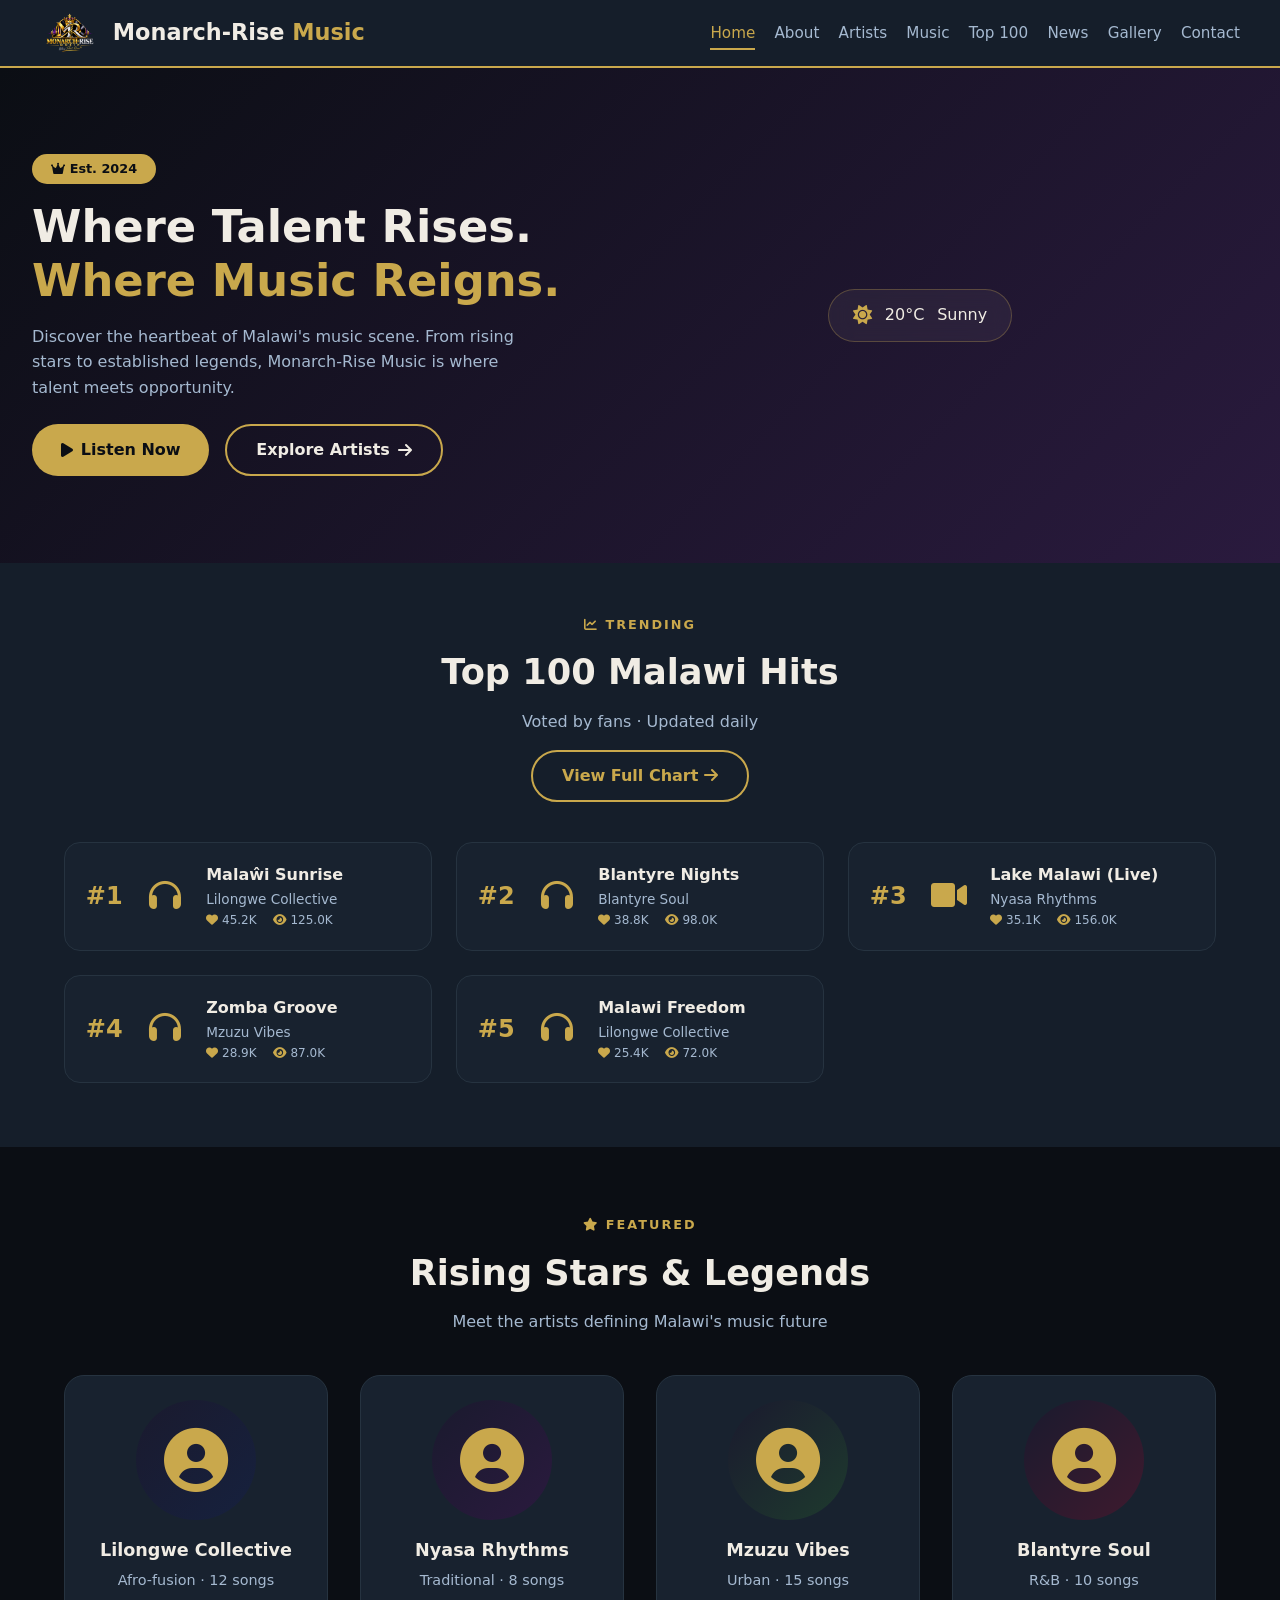
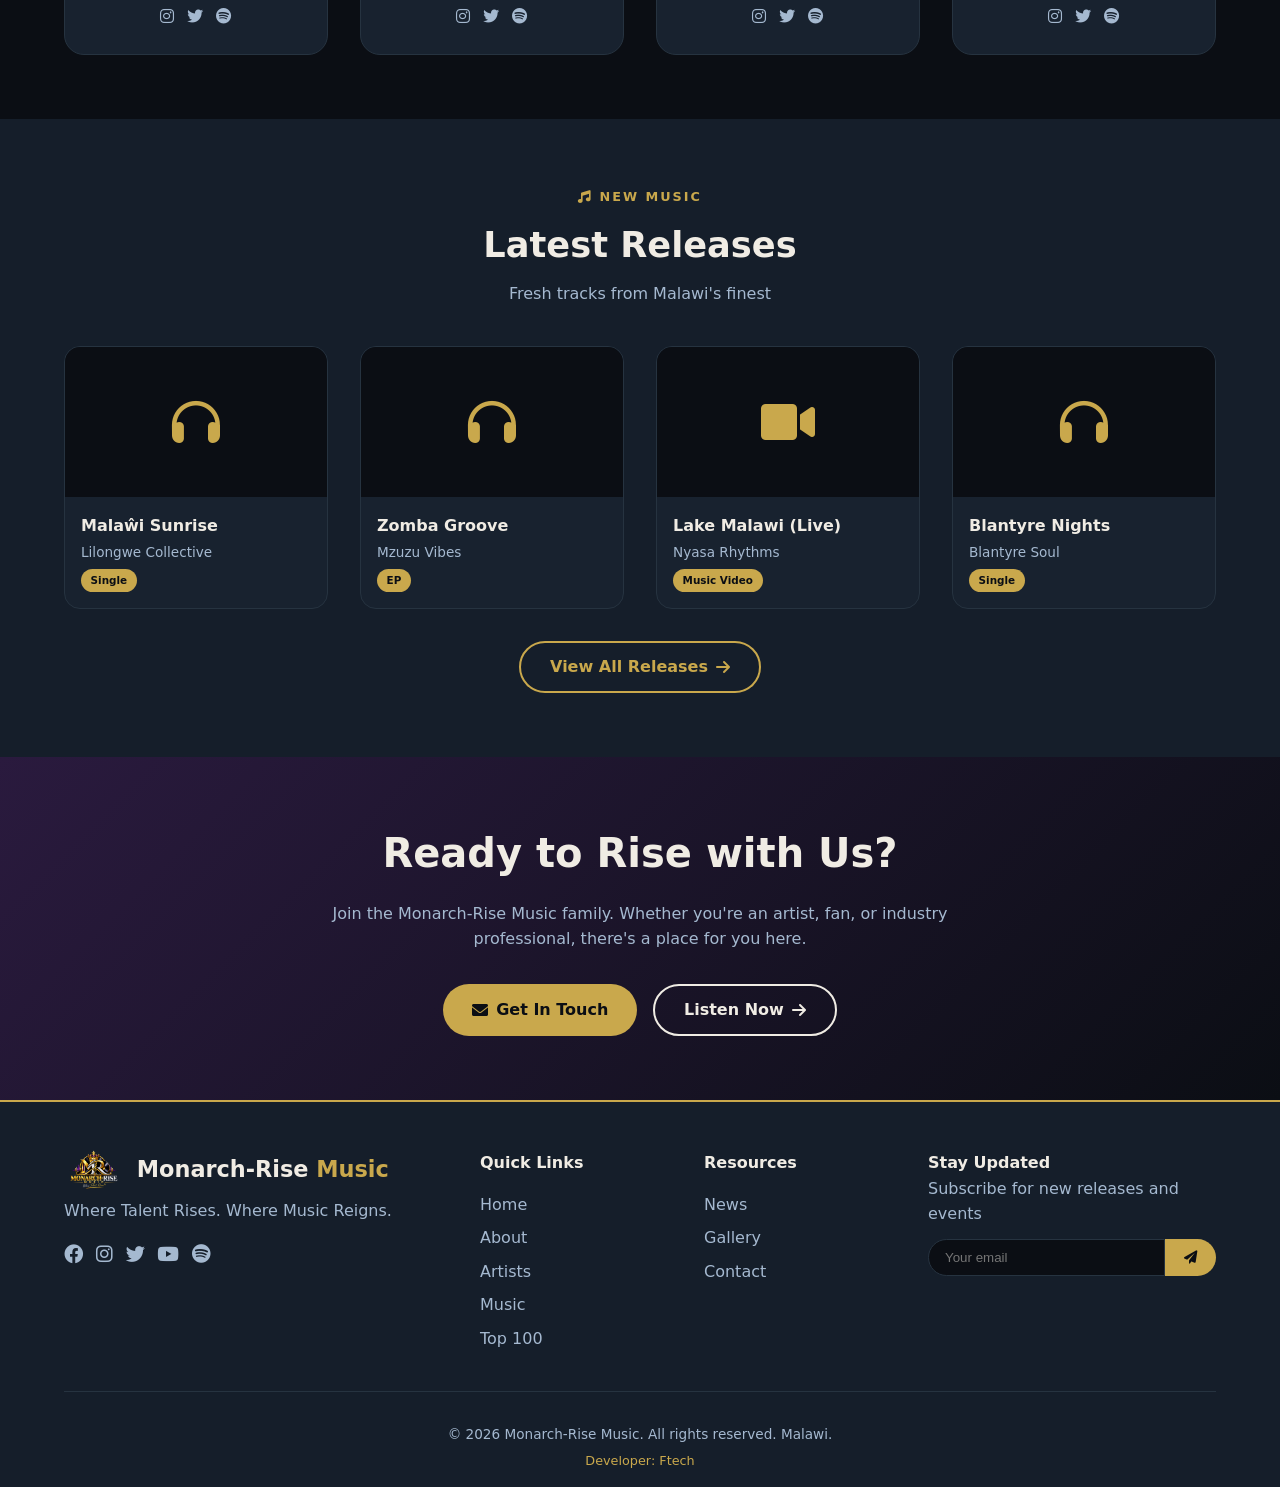
==== commit ac2a24d8: "Fix: Complete CSS styling for all pages" ====
--- a/index.html
+++ b/index.html
@@ -6,7 +6,6 @@
     <title>Monarch-Rise Music · Home</title>
     <link rel="stylesheet" href="https://cdnjs.cloudflare.com/ajax/libs/font-awesome/6.0.0-beta3/css/all.min.css" />
     <link rel="stylesheet" href="css/style.css" />
-    <!-- Favicon -->
     <link rel="icon" type="image/png" href="assets/logo.png" />
 </head>
 <body>
@@ -14,7 +13,7 @@
     <nav class="navbar">
         <div class="nav-container">
             <div class="logo">
-                <img src="assets/logo.png" alt="Monarch-Rise Music" class="logo-img" />
+                <img src="assets/logo.png" alt="Monarch-Rise Music" class="logo-img" onerror="this.style.display='none'" />
                 <h1>Monarch-Rise <span>Music</span></h1>
             </div>
             <ul class="nav-links">
@@ -33,7 +32,7 @@
         </div>
     </nav>
 
-    <!-- Hero Section - Reduced Size -->
+    <!-- Hero Section -->
     <section class="hero">
         <div class="hero-content">
             <div class="hero-badge"><i class="fas fa-crown"></i> Est. 2024</div>
@@ -53,17 +52,17 @@
         </div>
     </section>
 
-    <!-- Top 100 Section - After Hero -->
+    <!-- Top 100 Preview -->
     <section class="top100-preview">
         <div class="container">
             <div class="section-header">
                 <span class="section-tag"><i class="fas fa-chart-line"></i> Trending</span>
                 <h2>Top 100 Malawi Hits</h2>
                 <p>Voted by fans · Updated daily</p>
-                <a href="top100.html" class="btn-outline" style="margin-top:1rem;">View Full Chart <i class="fas fa-arrow-right"></i></a>
+                <a href="top100.html" class="btn-outline" style="margin-top:1rem; display:inline-block;">View Full Chart <i class="fas fa-arrow-right"></i></a>
             </div>
             <div class="top100-preview-grid" id="top100Preview">
-                <!-- Will be populated by JavaScript -->
+                <!-- Populated by JavaScript -->
             </div>
         </div>
     </section>
@@ -217,7 +216,7 @@
             <div class="footer-grid">
                 <div class="footer-brand">
                     <div class="logo">
-                        <img src="assets/logo.png" alt="Monarch-Rise Music" class="logo-img" />
+                        <img src="assets/logo.png" alt="Monarch-Rise Music" class="logo-img" onerror="this.style.display='none'" />
                         <h2>Monarch-Rise <span>Music</span></h2>
                     </div>
                     <p>Where Talent Rises. Where Music Reigns.</p>
--- a/css/style.css
+++ b/css/style.css
@@ -1,22 +1,137 @@
-/* Add these styles to your existing style.css */
-
-/* ===== Logo Image ===== */
+/* ===== style.css – Monarch-Rise Music ===== */
+* {
+    margin: 0;
+    padding: 0;
+    box-sizing: border-box;
+}
+
+:root {
+    --black: #0b0e14;
+    --gold: #c9a84c;
+    --gold-light: #dbb95c;
+    --white: #f0ece4;
+    --purple: #2a1a3e;
+    --dark-bg: #151e2a;
+    --card-bg: #18222f;
+    --text-muted: #a5b9d0;
+}
+
+html, body {
+    font-family: 'Segoe UI', Roboto, system-ui, sans-serif;
+    background: var(--black);
+    color: var(--white);
+    line-height: 1.6;
+    min-height: 100vh;
+}
+
+.container {
+    max-width: 1200px;
+    margin: 0 auto;
+    padding: 0 1.5rem;
+}
+
+/* ===== Navigation ===== */
+.navbar {
+    background: var(--dark-bg);
+    padding: 0.8rem 2rem;
+    border-bottom: 2px solid var(--gold);
+    position: sticky;
+    top: 0;
+    z-index: 1000;
+}
+
+.nav-container {
+    max-width: 1200px;
+    margin: 0 auto;
+    display: flex;
+    justify-content: space-between;
+    align-items: center;
+}
+
+.logo {
+    display: flex;
+    align-items: center;
+    gap: 0.8rem;
+}
+
 .logo-img {
     height: 40px;
     width: auto;
     object-fit: contain;
 }
 
-/* ===== Hero Section - Reduced Size ===== */
+.logo i {
+    color: var(--gold);
+    font-size: 1.8rem;
+}
+
+.logo h1,
+.logo h2 {
+    font-size: 1.4rem;
+    font-weight: 700;
+    color: var(--white);
+}
+
+.logo span {
+    color: var(--gold);
+}
+
+.nav-links {
+    display: flex;
+    list-style: none;
+    gap: 1.2rem;
+}
+
+.nav-links li a {
+    color: var(--text-muted);
+    text-decoration: none;
+    font-weight: 500;
+    transition: 0.3s;
+    padding: 0.4rem 0;
+    border-bottom: 2px solid transparent;
+    font-size: 0.95rem;
+}
+
+.nav-links li a:hover,
+.nav-links li a.active {
+    color: var(--gold);
+    border-bottom-color: var(--gold);
+}
+
+.hamburger {
+    display: none;
+    color: var(--white);
+    font-size: 1.5rem;
+    cursor: pointer;
+}
+
+/* ===== Hero ===== */
 .hero {
     padding: 3rem 2rem;
-    min-height: 60vh;
+    min-height: 55vh;
     background: linear-gradient(135deg, var(--black), var(--purple));
     display: flex;
     align-items: center;
-    justify-content: center;
+    justify-content: space-between;
     position: relative;
     overflow: hidden;
+    gap: 2rem;
+}
+
+.hero-content {
+    max-width: 600px;
+    z-index: 2;
+}
+
+.hero-badge {
+    background: var(--gold);
+    color: var(--black);
+    padding: 0.3rem 1.2rem;
+    border-radius: 30px;
+    font-size: 0.8rem;
+    font-weight: 600;
+    display: inline-block;
+    margin-bottom: 1rem;
 }
 
 .hero-content h1 {
@@ -25,9 +140,105 @@
     margin-bottom: 1rem;
 }
 
+.hero-content h1 span {
+    color: var(--gold);
+}
+
 .hero-content p {
     font-size: 1rem;
+    color: var(--text-muted);
+    margin-bottom: 1.5rem;
     max-width: 500px;
+}
+
+.hero-buttons {
+    display: flex;
+    gap: 1rem;
+    flex-wrap: wrap;
+}
+
+.btn-primary {
+    background: var(--gold);
+    color: var(--black);
+    padding: 0.7rem 1.8rem;
+    border-radius: 50px;
+    text-decoration: none;
+    font-weight: 600;
+    display: inline-flex;
+    align-items: center;
+    gap: 0.5rem;
+    transition: 0.3s;
+    border: none;
+    cursor: pointer;
+}
+
+.btn-primary:hover {
+    background: var(--gold-light);
+    transform: scale(1.02);
+}
+
+.btn-secondary {
+    background: transparent;
+    color: var(--white);
+    padding: 0.7rem 1.8rem;
+    border-radius: 50px;
+    text-decoration: none;
+    font-weight: 600;
+    display: inline-flex;
+    align-items: center;
+    gap: 0.5rem;
+    border: 2px solid var(--gold);
+    transition: 0.3s;
+}
+
+.btn-secondary:hover {
+    background: var(--gold);
+    color: var(--black);
+}
+
+.btn-outline {
+    background: transparent;
+    color: var(--gold);
+    padding: 0.7rem 1.8rem;
+    border-radius: 50px;
+    text-decoration: none;
+    font-weight: 600;
+    display: inline-flex;
+    align-items: center;
+    gap: 0.5rem;
+    border: 2px solid var(--gold);
+    transition: 0.3s;
+}
+
+.btn-outline:hover {
+    background: var(--gold);
+    color: var(--black);
+}
+
+.btn-outline-white {
+    background: transparent;
+    color: var(--white);
+    padding: 0.7rem 1.8rem;
+    border-radius: 50px;
+    text-decoration: none;
+    font-weight: 600;
+    display: inline-flex;
+    align-items: center;
+    gap: 0.5rem;
+    border: 2px solid var(--white);
+    transition: 0.3s;
+}
+
+.btn-outline-white:hover {
+    background: var(--white);
+    color: var(--black);
+}
+
+.hero-visual {
+    flex: 1;
+    display: flex;
+    justify-content: center;
+    align-items: center;
 }
 
 .weather-widget {
@@ -51,7 +262,30 @@
     font-weight: 500;
 }
 
-/* ===== Top 100 Preview Section ===== */
+/* ===== Section Headers ===== */
+.section-header {
+    text-align: center;
+    margin-bottom: 2.5rem;
+}
+
+.section-tag {
+    color: var(--gold);
+    font-weight: 600;
+    text-transform: uppercase;
+    letter-spacing: 2px;
+    font-size: 0.8rem;
+}
+
+.section-header h2 {
+    font-size: 2.2rem;
+    margin: 0.5rem 0;
+}
+
+.section-header p {
+    color: var(--text-muted);
+}
+
+/* ===== Top 100 Preview ===== */
 .top100-preview {
     padding: 3rem 0 4rem;
     background: var(--dark-bg);
@@ -120,153 +354,377 @@
     color: var(--gold);
 }
 
-/* ===== Top 100 Full Page ===== */
-.top100-full {
-    padding: 3rem 0 4rem;
-}
-
-.top100-controls {
-    display: flex;
-    justify-content: space-between;
-    align-items: center;
-    flex-wrap: wrap;
-    gap: 1rem;
+/* ===== Featured Artists ===== */
+.featured-artists {
+    padding: 4rem 0;
+}
+
+.artist-grid {
+    display: grid;
+    grid-template-columns: repeat(auto-fit, minmax(220px, 1fr));
+    gap: 2rem;
+}
+
+.artist-card {
+    background: var(--card-bg);
+    border-radius: 20px;
+    padding: 1.5rem;
+    text-align: center;
+    border: 1px solid #263340;
+    transition: 0.3s;
+}
+
+.artist-card:hover {
+    transform: translateY(-6px);
+    border-color: var(--gold);
+}
+
+.artist-image {
+    width: 120px;
+    height: 120px;
+    border-radius: 50%;
+    margin: 0 auto 1rem;
+    display: flex;
+    align-items: center;
+    justify-content: center;
+    font-size: 4rem;
+    color: var(--gold);
+}
+
+.artist-info h3 {
+    font-size: 1.1rem;
+    margin-bottom: 0.3rem;
+}
+
+.artist-info p {
+    color: var(--text-muted);
+    font-size: 0.9rem;
+}
+
+.artist-social {
+    display: flex;
+    justify-content: center;
+    gap: 0.8rem;
+    margin-top: 0.8rem;
+}
+
+.artist-social a {
+    color: var(--text-muted);
+    transition: 0.3s;
+}
+
+.artist-social a:hover {
+    color: var(--gold);
+}
+
+/* ===== Latest Releases ===== */
+.latest-releases {
+    padding: 4rem 0;
+    background: var(--dark-bg);
+}
+
+.release-grid {
+    display: grid;
+    grid-template-columns: repeat(auto-fit, minmax(220px, 1fr));
+    gap: 2rem;
     margin-bottom: 2rem;
 }
 
-.top100-stats {
-    display: flex;
-    gap: 1.5rem;
-    color: var(--text-muted);
-    font-size: 0.9rem;
-}
-
-.top100-stats i {
-    margin-right: 0.3rem;
-}
-
-.top100-list {
-    display: flex;
-    flex-direction: column;
-    gap: 0.8rem;
-}
-
-.top100-item {
+.release-card {
     background: var(--card-bg);
-    border-radius: 12px;
-    padding: 0.8rem 1.2rem;
-    display: flex;
-    align-items: center;
-    gap: 1rem;
+    border-radius: 16px;
+    overflow: hidden;
     border: 1px solid #263340;
     transition: 0.3s;
 }
 
-.top100-item:hover {
+.release-card:hover {
+    transform: translateY(-4px);
     border-color: var(--gold);
-    background: rgba(201, 168, 76, 0.05);
-}
-
-.top100-item .rank {
-    font-weight: 700;
-    color: var(--gold);
-    min-width: 50px;
-    font-size: 1.1rem;
-}
-
-.top100-item .song-icon {
-    font-size: 1.8rem;
-    color: var(--gold);
-    width: 45px;
-    text-align: center;
-}
-
-.top100-item .song-details {
-    flex: 1;
-}
-
-.top100-item .song-details h4 {
+}
+
+.release-thumb {
+    height: 150px;
+    background: var(--black);
+    display: flex;
+    align-items: center;
+    justify-content: center;
+    font-size: 3rem;
+    color: var(--gold);
+    position: relative;
+}
+
+.release-play {
+    position: absolute;
+    width: 50px;
+    height: 50px;
+    background: var(--gold);
+    border-radius: 50%;
+    display: flex;
+    align-items: center;
+    justify-content: center;
+    color: var(--black);
+    opacity: 0;
+    transition: 0.3s;
+    cursor: pointer;
+}
+
+.release-card:hover .release-play {
+    opacity: 1;
+}
+
+.release-info {
+    padding: 1rem;
+}
+
+.release-info h4 {
     font-size: 1rem;
-}
-
-.top100-item .song-details p {
+    margin-bottom: 0.2rem;
+}
+
+.release-info p {
     color: var(--text-muted);
     font-size: 0.85rem;
 }
 
-.top100-item .song-meta {
-    display: flex;
-    gap: 1.5rem;
-    color: var(--text-muted);
-    font-size: 0.8rem;
-}
-
-.top100-item .song-meta i {
-    color: var(--gold);
-    margin-right: 0.3rem;
-}
-
-.top100-item .song-actions {
-    display: flex;
-    gap: 0.5rem;
-}
-
-.top100-item .song-actions button {
-    padding: 0.3rem 0.8rem;
-    border-radius: 30px;
-    border: none;
-    font-size: 0.75rem;
-    font-weight: 600;
-    cursor: pointer;
-    transition: 0.3s;
-}
-
-.btn-vote {
+.release-type {
+    display: inline-block;
     background: var(--gold);
     color: var(--black);
-}
-
-.btn-vote:hover {
+    font-size: 0.65rem;
+    font-weight: 600;
+    padding: 0.2rem 0.6rem;
+    border-radius: 30px;
+    margin-top: 0.3rem;
+}
+
+.center-btn {
+    text-align: center;
+}
+
+/* ===== CTA Section ===== */
+.cta-section {
+    padding: 4rem 0;
+    background: linear-gradient(135deg, var(--purple), var(--black));
+}
+
+.cta-content {
+    text-align: center;
+    max-width: 700px;
+    margin: 0 auto;
+}
+
+.cta-content h2 {
+    font-size: 2.5rem;
+    margin-bottom: 1rem;
+}
+
+.cta-content p {
+    color: var(--text-muted);
+    margin-bottom: 2rem;
+}
+
+.cta-buttons {
+    display: flex;
+    gap: 1rem;
+    justify-content: center;
+    flex-wrap: wrap;
+}
+
+/* ===== Footer ===== */
+.footer {
+    background: var(--dark-bg);
+    padding: 3rem 0 1rem;
+    border-top: 2px solid var(--gold);
+    margin-top: auto;
+}
+
+.footer-grid {
+    display: grid;
+    grid-template-columns: 2fr 1fr 1fr 1.5fr;
+    gap: 2rem;
+    margin-bottom: 2rem;
+}
+
+.footer-brand .logo {
+    margin-bottom: 0.5rem;
+}
+
+.footer-brand p {
+    color: var(--text-muted);
+    margin-bottom: 1rem;
+}
+
+.footer-social {
+    display: flex;
+    gap: 0.8rem;
+}
+
+.footer-social a {
+    color: var(--text-muted);
+    font-size: 1.2rem;
+    transition: 0.3s;
+}
+
+.footer-social a:hover {
+    color: var(--gold);
+}
+
+.footer-links h4 {
+    margin-bottom: 1rem;
+}
+
+.footer-links ul {
+    list-style: none;
+}
+
+.footer-links ul li {
+    margin-bottom: 0.5rem;
+}
+
+.footer-links ul li a {
+    color: var(--text-muted);
+    text-decoration: none;
+    transition: 0.3s;
+}
+
+.footer-links ul li a:hover {
+    color: var(--gold);
+}
+
+.footer-newsletter p {
+    color: var(--text-muted);
+    margin-bottom: 0.8rem;
+}
+
+.footer-newsletter form {
+    display: flex;
+}
+
+.footer-newsletter input {
+    flex: 1;
+    padding: 0.6rem 1rem;
+    border-radius: 30px 0 0 30px;
+    border: 1px solid #263340;
+    background: var(--black);
+    color: var(--white);
+}
+
+.footer-newsletter button {
+    padding: 0.6rem 1.2rem;
+    border-radius: 0 30px 30px 0;
+    border: none;
+    background: var(--gold);
+    color: var(--black);
+    cursor: pointer;
+    transition: 0.3s;
+}
+
+.footer-newsletter button:hover {
     background: var(--gold-light);
-    transform: scale(1.02);
-}
-
-.btn-play-small {
-    background: transparent;
-    color: var(--white);
-    border: 1px solid #263340;
-}
-
-.btn-play-small:hover {
-    border-color: var(--gold);
-    color: var(--gold);
+}
+
+.footer-bottom {
+    text-align: center;
+    padding-top: 2rem;
+    border-top: 1px solid #263340;
+    color: var(--text-muted);
+    font-size: 0.85rem;
 }
 
 /* ===== Responsive ===== */
+@media (max-width: 992px) {
+    .hero {
+        flex-direction: column;
+        text-align: center;
+        min-height: 50vh;
+        padding: 2rem 1.5rem;
+    }
+    .hero-content {
+        max-width: 100%;
+    }
+    .hero-content p {
+        max-width: 100%;
+        margin-left: auto;
+        margin-right: auto;
+    }
+    .hero-buttons {
+        justify-content: center;
+    }
+    .footer-grid {
+        grid-template-columns: 1fr 1fr;
+    }
+}
+
 @media (max-width: 768px) {
+    .nav-links {
+        display: none;
+        flex-direction: column;
+        width: 100%;
+        padding: 1rem 0;
+    }
+    .nav-links.active {
+        display: flex;
+    }
+    .hamburger {
+        display: block;
+    }
+    .nav-container {
+        flex-wrap: wrap;
+    }
     .hero-content h1 {
         font-size: 2rem;
     }
-    .hero {
-        min-height: 50vh;
-        padding: 2rem 1rem;
-    }
-    .top100-controls {
-        flex-direction: column;
-        align-items: stretch;
-    }
-    .top100-stats {
+    .section-header h2 {
+        font-size: 1.8rem;
+    }
+    .footer-grid {
+        grid-template-columns: 1fr;
+        text-align: center;
+    }
+    .footer-social {
         justify-content: center;
     }
-    .top100-item {
-        flex-wrap: wrap;
-        padding: 0.8rem;
-    }
-    .top100-item .song-meta {
-        flex-wrap: wrap;
-        gap: 0.8rem;
+    .footer-newsletter form {
+        max-width: 300px;
+        margin: 0 auto;
     }
     .top100-preview-grid {
         grid-template-columns: 1fr;
     }
+    .artist-grid {
+        grid-template-columns: 1fr 1fr;
+    }
+    .release-grid {
+        grid-template-columns: 1fr 1fr;
+    }
+    .cta-content h2 {
+        font-size: 1.8rem;
+    }
+}
+
+@media (max-width: 480px) {
+    .hero-content h1 {
+        font-size: 1.6rem;
+    }
+    .artist-grid {
+        grid-template-columns: 1fr;
+    }
+    .release-grid {
+        grid-template-columns: 1fr;
+    }
+    .hero-buttons {
+        flex-direction: column;
+        align-items: center;
+    }
+    .btn-primary, .btn-secondary {
+        width: 100%;
+        justify-content: center;
+    }
+    .logo h1 {
+        font-size: 1.1rem;
+    }
+    .logo-img {
+        height: 30px;
+    }
 }
